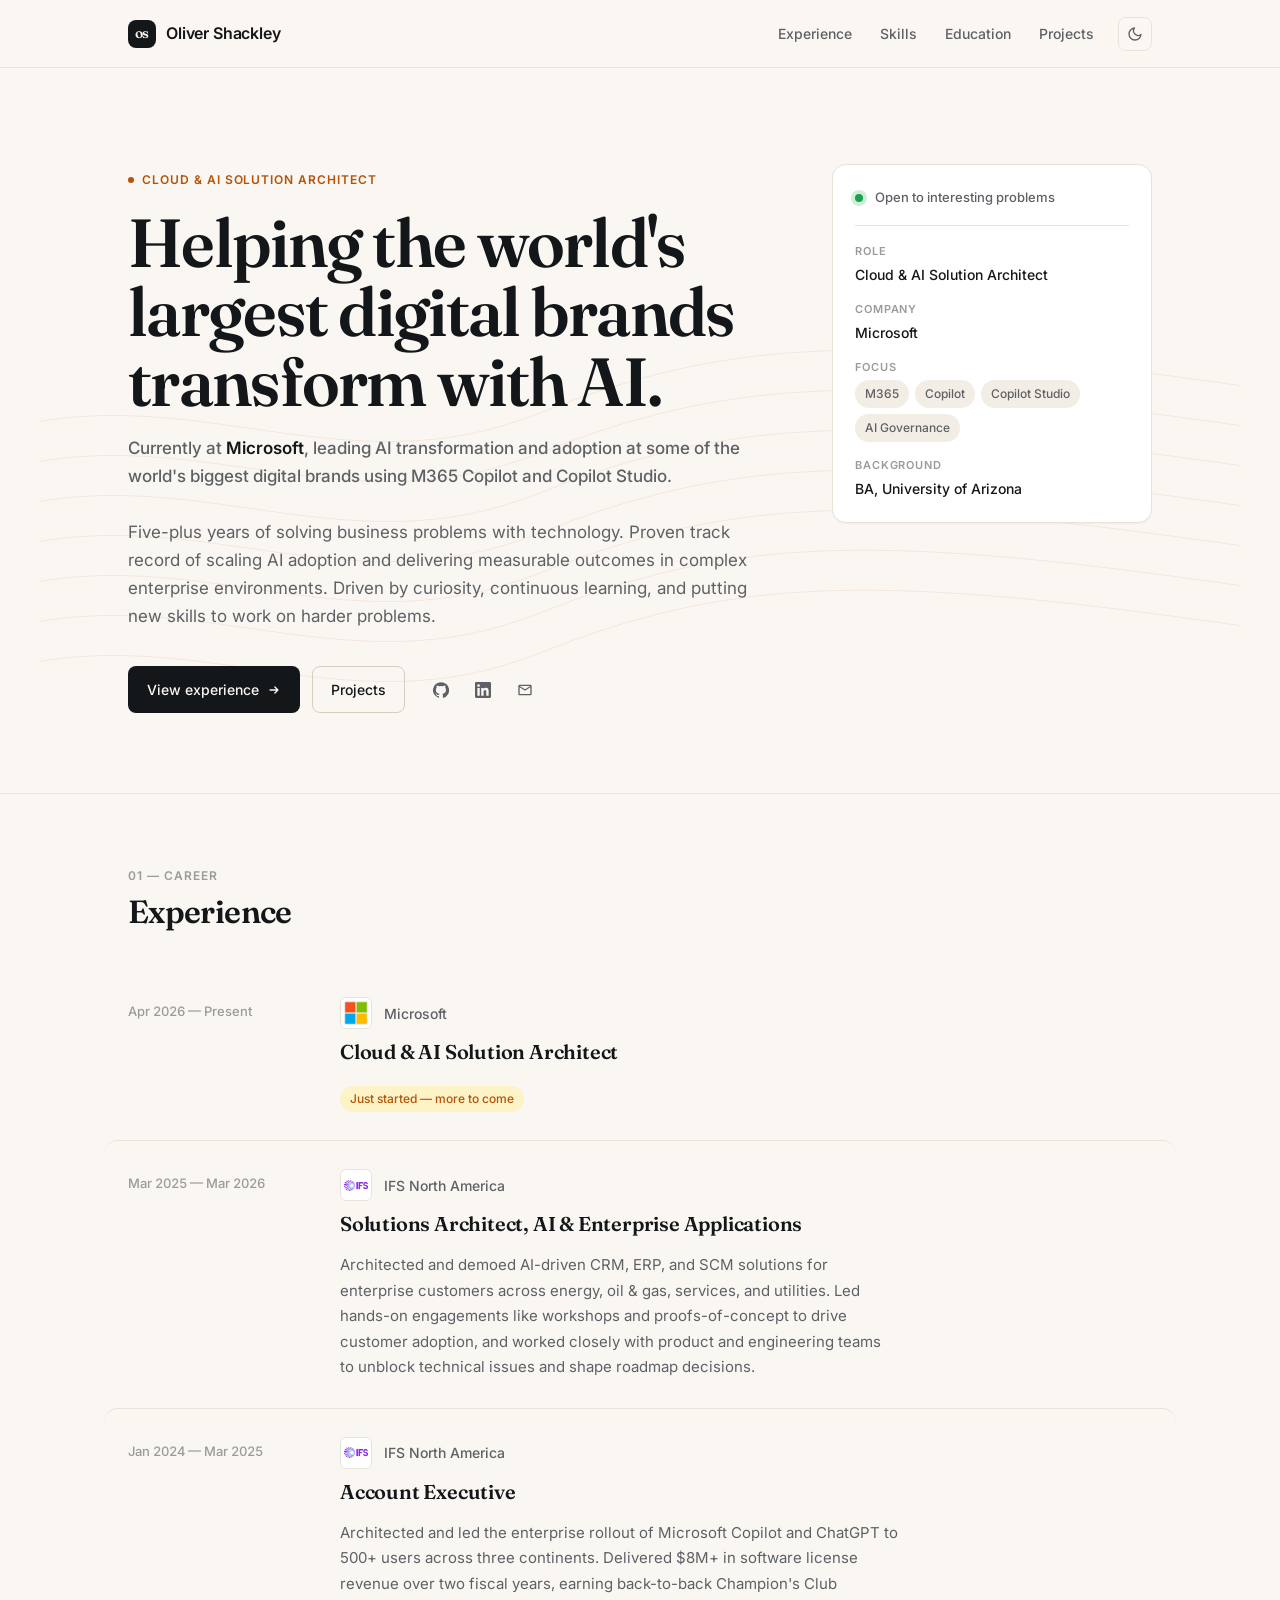
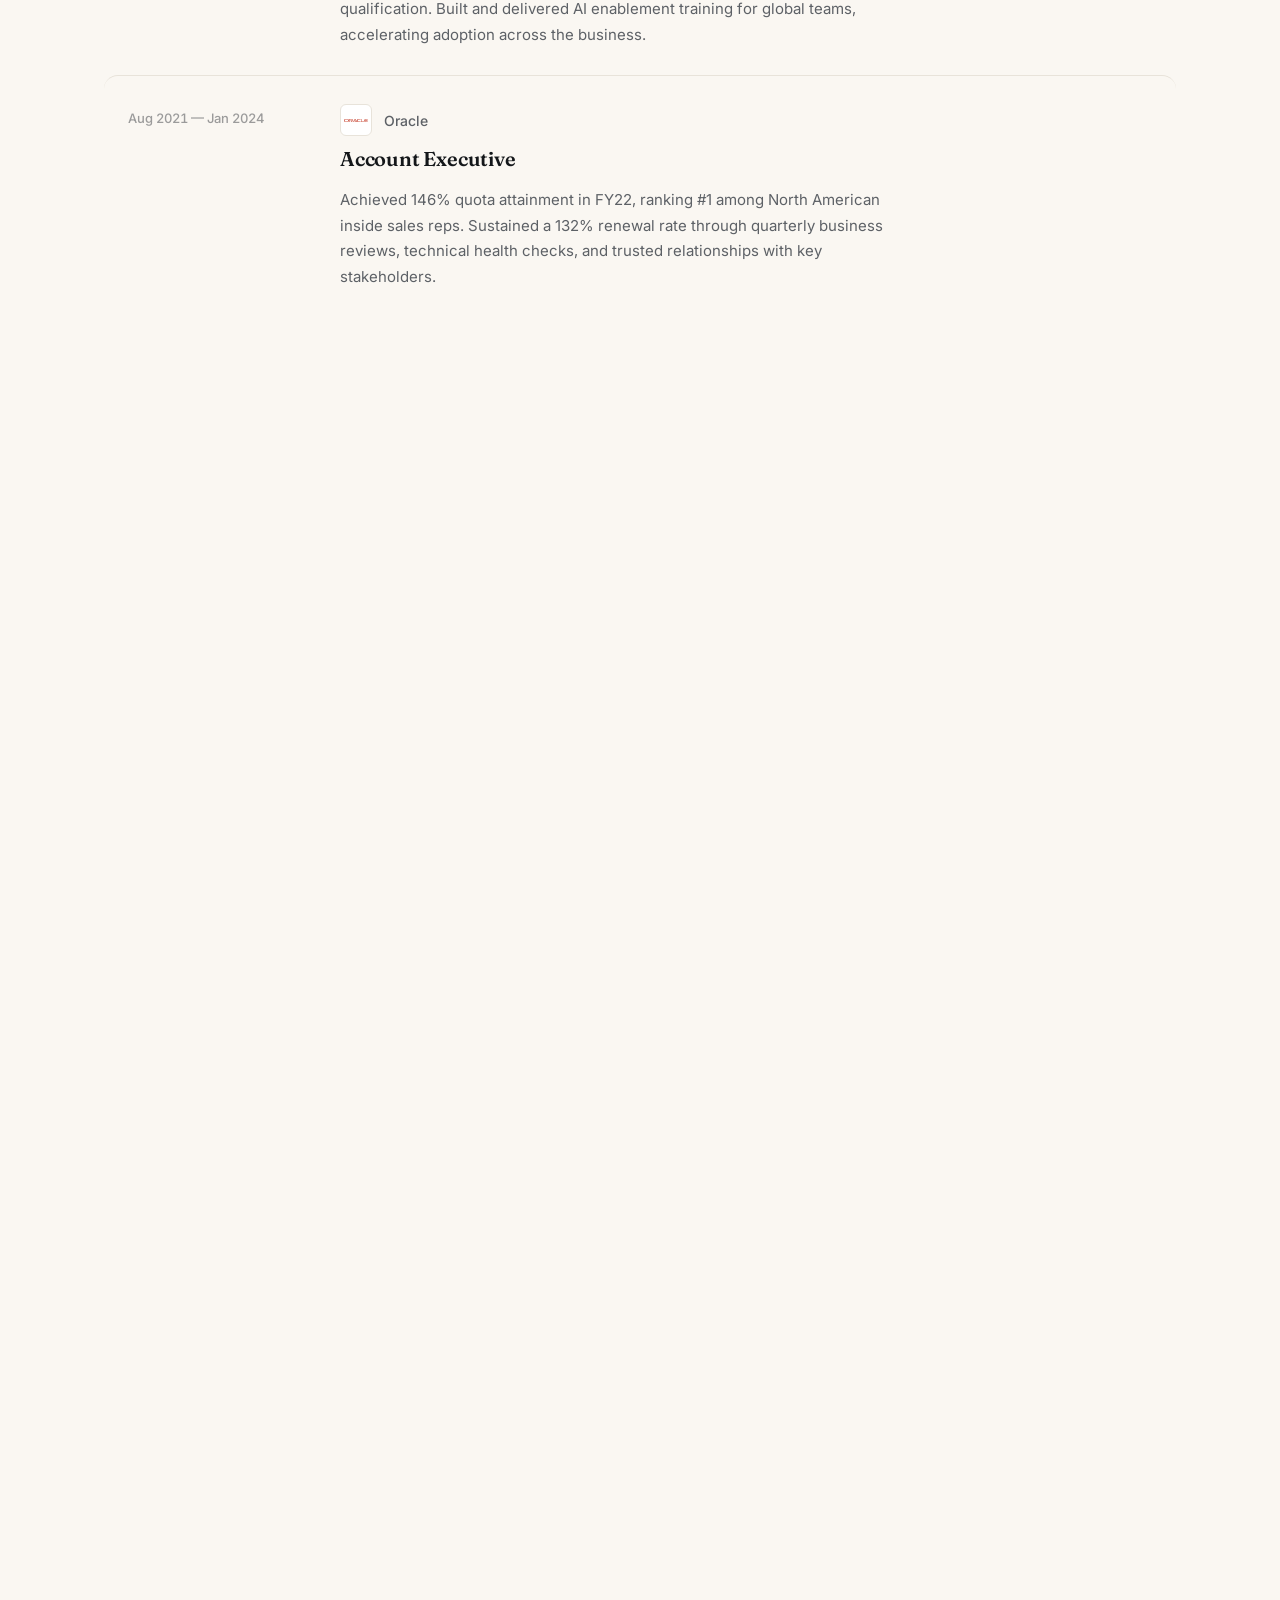
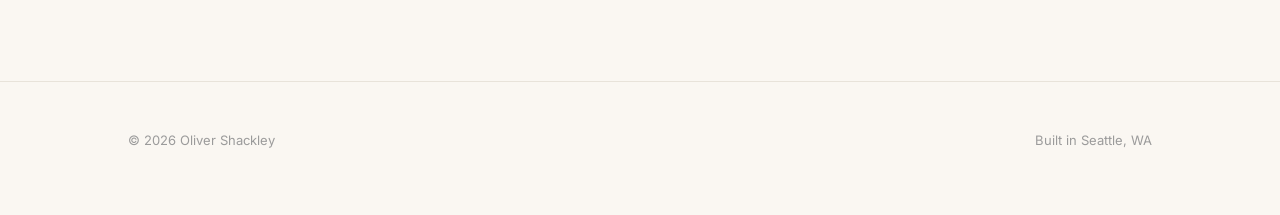
==== resume.html @ 7b150ab7 "Add Vim to personal toolkit chips Co-Authored-By: Claude Opus 4.7 (1M context) <noreply@anthropic.co" ====
<!DOCTYPE html>
<html lang="en">
<head>
    <meta charset="UTF-8">
    <meta name="viewport" content="width=device-width, initial-scale=1.0">
    <title>Oliver Shackley — Cloud & AI Solution Architect</title>
    <link rel="stylesheet" href="style.css">
    <link rel="preconnect" href="https://fonts.googleapis.com">
    <link rel="preconnect" href="https://fonts.gstatic.com" crossorigin>
    <link href="https://fonts.googleapis.com/css2?family=Inter:wght@400;500;600;700;800&family=Fraunces:opsz,wght@9..144,500;9..144,600&family=JetBrains+Mono:wght@400;500&display=swap" rel="stylesheet">
</head>
<body>

    <nav class="nav">
        <div class="nav-inner">
            <a href="#top" class="brand">
                <span class="brand-mark">os</span>
                <span>Oliver Shackley</span>
            </a>
            <div class="nav-links">
                <a href="#experience" class="nav-link scroll-link">Experience</a>
                <a href="#skills" class="nav-link scroll-link">Skills</a>
                <a href="#education" class="nav-link scroll-link">Education</a>
                <a href="projects/index.html" class="nav-link">Projects</a>
                <button class="theme-toggle" id="theme-toggle" aria-label="Toggle theme">
                    <svg id="icon-moon" viewBox="0 0 24 24" fill="none" stroke="currentColor" stroke-width="2" stroke-linecap="round" stroke-linejoin="round"><path d="M21 12.79A9 9 0 1 1 11.21 3 7 7 0 0 0 21 12.79z"/></svg>
                    <svg id="icon-sun" style="display:none" viewBox="0 0 24 24" fill="none" stroke="currentColor" stroke-width="2" stroke-linecap="round" stroke-linejoin="round"><circle cx="12" cy="12" r="4"/><path d="M12 2v2M12 20v2M4.93 4.93l1.41 1.41M17.66 17.66l1.41 1.41M2 12h2M20 12h2M4.93 19.07l1.41-1.41M17.66 6.34l1.41-1.41"/></svg>
                </button>
            </div>
        </div>
    </nav>

    <main id="top">

        <section class="hero">
            <div class="hero-bg" aria-hidden="true"></div>
            <div class="container">
                <div class="hero-grid">
                    <div>
                        <div class="eyebrow">Cloud &amp; AI Solution Architect</div>
                        <h1>Helping the world's largest digital brands transform with AI.</h1>
                        <p class="role">Currently at <strong>Microsoft</strong>, leading AI transformation and adoption at some of the world's biggest digital brands using M365 Copilot and Copilot Studio.</p>
                        <p class="bio">Five-plus years of solving business problems with technology. Proven track record of scaling AI adoption and delivering measurable outcomes in complex enterprise environments. Driven by curiosity, continuous learning, and putting new skills to work on harder problems.</p>
                        <div class="hero-actions">
                            <a href="#experience" class="btn btn-primary scroll-link">View experience
                                <svg width="14" height="14" viewBox="0 0 16 16" fill="none" stroke="currentColor" stroke-width="1.5" stroke-linecap="round" stroke-linejoin="round"><path d="M3.5 8h9M9 4.5L12.5 8 9 11.5"/></svg>
                            </a>
                            <a href="projects/index.html" class="btn btn-ghost">Projects</a>
                            <div class="social-row">
                                <a href="https://github.com/olivershackley1999" target="_blank" rel="noopener noreferrer" aria-label="GitHub" title="GitHub">
                                    <svg viewBox="0 0 24 24"><path d="M12 .3a12 12 0 0 0-3.8 23.4c.6.1.8-.3.8-.6v-2c-3.3.7-4-1.6-4-1.6-.5-1.4-1.3-1.7-1.3-1.7-1.1-.7.1-.7.1-.7 1.2.1 1.8 1.2 1.8 1.2 1 1.8 2.8 1.3 3.5 1 .1-.8.4-1.3.7-1.6-2.7-.3-5.5-1.3-5.5-6 0-1.3.5-2.4 1.2-3.2-.1-.3-.5-1.5.1-3.2 0 0 1-.3 3.3 1.2a11.5 11.5 0 0 1 6 0c2.3-1.5 3.3-1.2 3.3-1.2.7 1.7.2 2.9.1 3.2.8.8 1.2 1.9 1.2 3.2 0 4.6-2.8 5.7-5.5 6 .4.4.8 1.1.8 2.2v3.3c0 .3.2.7.8.6A12 12 0 0 0 12 .3"/></svg>
                                </a>
                                <a href="https://linkedin.com/in/olivershackley" target="_blank" rel="noopener noreferrer" aria-label="LinkedIn" title="LinkedIn">
                                    <svg viewBox="0 0 24 24"><path d="M20.45 20.45h-3.55v-5.57c0-1.33-.03-3.04-1.85-3.04-1.86 0-2.14 1.45-2.14 2.95v5.66H9.36V9h3.41v1.56h.05a3.74 3.74 0 0 1 3.37-1.85c3.6 0 4.27 2.37 4.27 5.45v6.29zM5.34 7.43a2.06 2.06 0 1 1 0-4.12 2.06 2.06 0 0 1 0 4.12zm1.78 13.02H3.56V9h3.56v11.45zM22.22 0H1.77C.79 0 0 .77 0 1.72v20.56C0 23.23.79 24 1.77 24h20.45c.98 0 1.78-.77 1.78-1.72V1.72C24 .77 23.2 0 22.22 0z"/></svg>
                                </a>
                                <a href="mailto:oliver_shackley@outlook.com" aria-label="Email" title="Email">
                                    <svg viewBox="0 0 24 24"><path d="M22 6c0-1.1-.9-2-2-2H4c-1.1 0-2 .9-2 2v12c0 1.1.9 2 2 2h16c1.1 0 2-.9 2-2V6zm-2 0l-8 5L4 6h16zm0 12H4V8l8 5 8-5v10z"/></svg>
                                </a>
                            </div>
                        </div>
                    </div>

                    <aside class="info-card">
                        <div class="info-card-header">
                            <span class="status-dot"></span>
                            <span>Open to interesting problems</span>
                        </div>
                        <dl>
                            <div>
                                <dt>Role</dt>
                                <dd>Cloud &amp; AI Solution Architect</dd>
                            </div>
                            <div>
                                <dt>Company</dt>
                                <dd>Microsoft</dd>
                            </div>
                            <div>
                                <dt>Focus</dt>
                                <dd>
                                    <div class="focus-tags">
                                        <span class="focus-tag">M365</span>
                                        <span class="focus-tag">Copilot</span>
                                        <span class="focus-tag">Copilot Studio</span>
                                        <span class="focus-tag">AI Governance</span>
                                    </div>
                                </dd>
                            </div>
                            <div>
                                <dt>Background</dt>
                                <dd>BA, University of Arizona</dd>
                            </div>
                        </dl>
                    </aside>
                </div>
            </div>
        </section>

        <section class="section fade-in-element" id="experience">
            <div class="container">
                <div class="section-header">
                    <div>
                        <div class="section-eyebrow">01 — Career</div>
                        <h2 class="section-title">Experience</h2>
                    </div>
                </div>

                <div class="experience-list">
                    <article class="experience-item">
                        <div class="exp-period">Apr 2026 — Present</div>
                        <div class="exp-body">
                            <div class="exp-company-row">
                                <img class="exp-logo" src="assets/images/logos/Microsoft_logo.png" alt="Microsoft">
                                <span class="exp-company">Microsoft</span>
                            </div>
                            <h3 class="exp-role">Cloud &amp; AI Solution Architect</h3>
                            <span class="exp-current-pill">Just started — more to come</span>
                        </div>
                    </article>

                    <article class="experience-item">
                        <div class="exp-period">Mar 2025 — Mar 2026</div>
                        <div class="exp-body">
                            <div class="exp-company-row">
                                <img class="exp-logo" src="assets/images/logos/IFS_logo_2021.png" alt="IFS">
                                <span class="exp-company">IFS North America</span>
                            </div>
                            <h3 class="exp-role">Solutions Architect, AI &amp; Enterprise Applications</h3>
                            <p class="exp-prose">Architected and demoed AI-driven CRM, ERP, and SCM solutions for enterprise customers across energy, oil &amp; gas, services, and utilities. Led hands-on engagements like workshops and proofs-of-concept to drive customer adoption, and worked closely with product and engineering teams to unblock technical issues and shape roadmap decisions.</p>
                        </div>
                    </article>

                    <article class="experience-item">
                        <div class="exp-period">Jan 2024 — Mar 2025</div>
                        <div class="exp-body">
                            <div class="exp-company-row">
                                <img class="exp-logo" src="assets/images/logos/IFS_logo_2021.png" alt="IFS">
                                <span class="exp-company">IFS North America</span>
                            </div>
                            <h3 class="exp-role">Account Executive</h3>
                            <p class="exp-prose">Architected and led the enterprise rollout of Microsoft Copilot and ChatGPT to 500+ users across three continents. Delivered $8M+ in software license revenue over two fiscal years, earning back-to-back Champion's Club qualification. Built and delivered AI enablement training for global teams, accelerating adoption across the business.</p>
                        </div>
                    </article>

                    <article class="experience-item">
                        <div class="exp-period">Aug 2021 — Jan 2024</div>
                        <div class="exp-body">
                            <div class="exp-company-row">
                                <img class="exp-logo" src="assets/images/logos/Oracle_logo.svg.png" alt="Oracle">
                                <span class="exp-company">Oracle</span>
                            </div>
                            <h3 class="exp-role">Account Executive</h3>
                            <p class="exp-prose">Achieved 146% quota attainment in FY22, ranking #1 among North American inside sales reps. Sustained a 132% renewal rate through quarterly business reviews, technical health checks, and trusted relationships with key stakeholders.</p>
                        </div>
                    </article>
                </div>
            </div>
        </section>

        <section class="section fade-in-element" id="skills">
            <div class="container">
                <div class="section-header">
                    <div>
                        <div class="section-eyebrow">02 — Toolkit</div>
                        <h2 class="section-title">Skills</h2>
                    </div>
                </div>

                <div class="skills-grid">
                    <div class="skill-card">
                        <div class="skill-label">At work</div>
                        <h3 class="skill-card-title">Professional skills</h3>
                        <p class="skill-card-desc">Helping customers adopt and deploy Microsoft's AI solutions.</p>
                        <div class="skill-chips">
                            <span class="chip">M365</span>
                            <span class="chip">Microsoft Copilot</span>
                            <span class="chip">Copilot Studio</span>
                        </div>
                    </div>
                    <div class="skill-card">
                        <div class="skill-label">Daily / Tinkering</div>
                        <h3 class="skill-card-title">Personal toolkit</h3>
                        <p class="skill-card-desc">What I reach for daily, plus the tools I pull out for side projects and weekend tinkering.</p>
                        <div class="skill-chips">
                            <span class="chip">Azure</span>
                            <span class="chip">Claude Code</span>
                            <span class="chip">Git</span>
                            <span class="chip">Zsh</span>
                            <span class="chip">Vim</span>
                            <span class="chip">SSH</span>
                            <span class="chip">Docker</span>
                            <span class="chip">Anki</span>
                            <span class="chip">Syncthing</span>
                        </div>
                    </div>
                </div>
            </div>
        </section>

        <section class="section fade-in-element" id="education">
            <div class="container">
                <div class="section-header">
                    <div>
                        <div class="section-eyebrow">03 — Foundations</div>
                        <h2 class="section-title">Education &amp; Certifications</h2>
                    </div>
                </div>

                <div class="edu-stack">
                    <div class="edu-primary">
                        <div class="edu-primary-header">
                            <img src="assets/images/Arizona_Wildcats_logo.svg.png" alt="University of Arizona">
                            <div>
                                <div class="edu-name">University of Arizona</div>
                                <div class="edu-degree">Bachelor of Arts · 2017 – 2021</div>
                            </div>
                        </div>
                        <ul class="edu-list">
                            <li>Phi Beta Kappa</li>
                            <li>Bobcats Senior Honorary</li>
                            <li>Sigma Chi Fraternity</li>
                        </ul>
                    </div>

                    <div>
                        <div class="edu-secondary-label">Certifications</div>
                        <div class="cert-list">
                            <div class="cert-item">
                                <img src="assets/images/logos/Microsoft_logo.png" alt="Microsoft">
                                <div class="cert-item-text">
                                    <div class="cert-item-name">AZ-900: Azure Fundamentals</div>
                                    <div class="cert-item-issuer">Microsoft</div>
                                </div>
                            </div>
                            <div class="cert-item">
                                <img src="assets/images/logos/Microsoft_logo.png" alt="Microsoft">
                                <div class="cert-item-text">
                                    <div class="cert-item-name">AI-900: Azure AI Fundamentals</div>
                                    <div class="cert-item-issuer">Microsoft</div>
                                </div>
                            </div>
                            <div class="cert-item">
                                <img src="assets/images/logos/Microsoft_logo.png" alt="Microsoft">
                                <div class="cert-item-text">
                                    <div class="cert-item-name">AB-731: AI Transformation Leader</div>
                                    <div class="cert-item-issuer">Microsoft</div>
                                </div>
                            </div>
                        </div>
                    </div>
                </div>
            </div>
        </section>

    </main>

    <footer class="site-footer">
        <div class="container">
            <div class="footer-inner">
                <div>© 2026 Oliver Shackley</div>
                <div>Built in Seattle, WA</div>
            </div>
        </div>
    </footer>

    <script src="app.js"></script>
</body>
</html>
---- style.css ----
/* ==========================================================================
   Design tokens
   ========================================================================== */
:root {
    --bg: #faf7f2;
    --surface: #ffffff;
    --surface-2: #f3eee5;
    --text: #14171a;
    --text-muted: #5d6166;
    --text-subtle: #9b9b9b;
    --border: #e8e3da;
    --border-strong: #d6cfc1;
    --accent: #b45309;
    --accent-soft: #fef3c7;
    --hover-bg: #f3eee5;
    --shadow-sm: 0 1px 2px rgba(20, 23, 26, 0.04);
    --shadow-md: 0 8px 24px -12px rgba(20, 23, 26, 0.12);
    --radius-sm: 8px;
    --radius-md: 14px;
    --radius-lg: 20px;
    --font-sans: 'Inter', -apple-system, BlinkMacSystemFont, 'Segoe UI', sans-serif;
    --font-display: 'Fraunces', Georgia, serif;
    --font-mono: 'JetBrains Mono', ui-monospace, SFMono-Regular, Menlo, monospace;
    --max-w: 1080px;
    --article-w: 720px;
}

body.dark-mode {
    --bg: #0e0f11;
    --surface: #16181a;
    --surface-2: #1c1e21;
    --text: #ededed;
    --text-muted: #a3a3a3;
    --text-subtle: #6b6b6b;
    --border: #26282b;
    --border-strong: #3a3d40;
    --accent: #f59e0b;
    --accent-soft: #2a1f0a;
    --hover-bg: #1c1e21;
    --shadow-sm: 0 1px 2px rgba(0, 0, 0, 0.3);
    --shadow-md: 0 8px 24px -12px rgba(0, 0, 0, 0.6);
}

/* ==========================================================================
   Base
   ========================================================================== */
* { margin: 0; padding: 0; box-sizing: border-box; }
html { scroll-behavior: smooth; }
body {
    font-family: var(--font-sans);
    background: var(--bg);
    color: var(--text);
    line-height: 1.65;
    font-size: 16px;
    -webkit-font-smoothing: antialiased;
    -moz-osx-font-smoothing: grayscale;
    transition: background-color 0.25s ease, color 0.25s ease;
}
a { color: inherit; text-decoration: none; }

.fade-in-element {
    opacity: 0;
    transform: translateY(12px);
    transition: opacity 0.5s ease, transform 0.5s ease;
}
.fade-in-element.fade-in-visible {
    opacity: 1;
    transform: translateY(0);
}

/* ==========================================================================
   Nav
   ========================================================================== */
.nav {
    position: sticky;
    top: 0;
    z-index: 50;
    backdrop-filter: saturate(180%) blur(12px);
    -webkit-backdrop-filter: saturate(180%) blur(12px);
    background: color-mix(in srgb, var(--bg) 78%, transparent);
    border-bottom: 1px solid var(--border);
}
.nav-inner {
    max-width: var(--max-w);
    margin: 0 auto;
    padding: 14px 28px;
    display: flex;
    align-items: center;
    justify-content: space-between;
    gap: 24px;
}
.brand {
    display: flex;
    align-items: center;
    gap: 10px;
    font-weight: 600;
    letter-spacing: -0.01em;
}
.brand-mark {
    width: 28px; height: 28px;
    border-radius: 8px;
    background: var(--text);
    color: var(--bg);
    display: grid;
    place-items: center;
    font-family: var(--font-display);
    font-weight: 600;
    font-size: 14px;
    letter-spacing: -0.04em;
}
.nav-links {
    display: flex;
    align-items: center;
    gap: 4px;
}
.nav-link {
    padding: 8px 12px;
    font-size: 14px;
    font-weight: 500;
    color: var(--text-muted);
    border-radius: var(--radius-sm);
    transition: color 0.15s ease, background-color 0.15s ease;
}
.nav-link:hover { color: var(--text); background: var(--hover-bg); }
.nav-link.active { color: var(--text); }
.theme-toggle {
    background: none;
    border: 1px solid var(--border);
    color: var(--text-muted);
    width: 34px; height: 34px;
    border-radius: var(--radius-sm);
    cursor: pointer;
    display: grid;
    place-items: center;
    transition: color 0.15s ease, border-color 0.15s ease;
    margin-left: 8px;
}
.theme-toggle:hover { color: var(--text); border-color: var(--border-strong); }
.theme-toggle svg { width: 16px; height: 16px; }

/* ==========================================================================
   Layout
   ========================================================================== */
.container {
    max-width: var(--max-w);
    margin: 0 auto;
    padding: 0 28px;
}
.article-wrap {
    max-width: var(--article-w);
    margin: 0 auto;
}

/* ==========================================================================
   Buttons + small UI
   ========================================================================== */
.btn {
    display: inline-flex;
    align-items: center;
    gap: 8px;
    padding: 11px 18px;
    font-size: 14px;
    font-weight: 500;
    border-radius: var(--radius-sm);
    transition: opacity 0.15s ease, background 0.15s ease, border-color 0.15s ease;
    cursor: pointer;
    border: 1px solid transparent;
}
.btn-primary { background: var(--text); color: var(--bg); }
.btn-primary:hover { opacity: 0.85; }
.btn-ghost { background: transparent; color: var(--text); border-color: var(--border-strong); }
.btn-ghost:hover { background: var(--hover-bg); }

.eyebrow {
    display: inline-flex;
    align-items: center;
    gap: 8px;
    font-size: 12px;
    font-weight: 600;
    letter-spacing: 0.08em;
    text-transform: uppercase;
    color: var(--accent);
    margin-bottom: 18px;
}
.eyebrow::before {
    content: "";
    display: inline-block;
    width: 6px; height: 6px;
    border-radius: 50%;
    background: var(--accent);
}
.section-eyebrow {
    font-size: 12px;
    font-weight: 600;
    letter-spacing: 0.08em;
    text-transform: uppercase;
    color: var(--text-subtle);
}

/* ==========================================================================
   Resume hero
   ========================================================================== */
.hero {
    position: relative;
    padding: 96px 0 80px;
    overflow: hidden;
}
.hero-bg {
    position: absolute;
    inset: 0;
    pointer-events: none;
    z-index: 0;
    background-image: url("data:image/svg+xml;utf8,<svg xmlns='http://www.w3.org/2000/svg' viewBox='0 0 1200 600' fill='none' stroke='%23b45309' stroke-opacity='0.09' stroke-width='1'><path d='M-50 480 C 150 420 300 540 500 460 S 850 380 1250 440'/><path d='M-50 440 C 150 380 300 500 500 420 S 850 340 1250 400'/><path d='M-50 400 C 150 340 300 460 500 380 S 850 300 1250 360'/><path d='M-50 360 C 150 300 300 420 500 340 S 850 260 1250 320'/><path d='M-50 320 C 150 260 300 380 500 300 S 850 220 1250 280'/><path d='M-50 280 C 150 220 300 340 500 260 S 850 180 1250 240'/><path d='M-50 240 C 150 180 300 300 500 220 S 850 140 1250 200'/></svg>");
    background-size: 1200px auto;
    background-position: center bottom;
    background-repeat: no-repeat;
    mask-image: linear-gradient(to bottom, transparent 0%, black 30%, black 100%);
    -webkit-mask-image: linear-gradient(to bottom, transparent 0%, black 30%, black 100%);
}
.hero-grid {
    position: relative;
    z-index: 1;
    display: grid;
    grid-template-columns: 1fr 320px;
    gap: 56px;
    align-items: start;
}
.hero h1 {
    font-family: var(--font-display);
    font-weight: 600;
    font-size: clamp(40px, 6vw, 68px);
    line-height: 1.02;
    letter-spacing: -0.025em;
    margin-bottom: 18px;
}
.hero .role {
    font-size: 17px;
    color: var(--text-muted);
    margin-bottom: 28px;
    font-weight: 500;
}
.hero .role strong { color: var(--text); font-weight: 600; }
.hero .bio {
    font-size: 17px;
    color: var(--text-muted);
    max-width: 60ch;
    margin-bottom: 36px;
}
.hero-actions {
    display: flex;
    gap: 12px;
    flex-wrap: wrap;
    align-items: center;
}
.social-row {
    display: flex;
    gap: 6px;
    margin-left: 6px;
}
.social-row a {
    width: 36px; height: 36px;
    display: grid;
    place-items: center;
    color: var(--text-muted);
    border-radius: var(--radius-sm);
    transition: color 0.15s ease, background 0.15s ease;
}
.social-row a:hover { color: var(--text); background: var(--hover-bg); }
.social-row svg { width: 16px; height: 16px; fill: currentColor; }

.info-card {
    background: var(--surface);
    border: 1px solid var(--border);
    border-radius: var(--radius-md);
    padding: 22px;
    box-shadow: var(--shadow-sm);
}
.info-card-header {
    display: flex;
    align-items: center;
    gap: 12px;
    padding-bottom: 16px;
    margin-bottom: 16px;
    border-bottom: 1px solid var(--border);
}
.status-dot {
    width: 8px; height: 8px;
    border-radius: 50%;
    background: #16a34a;
    box-shadow: 0 0 0 4px color-mix(in srgb, #16a34a 20%, transparent);
}
.info-card-header span {
    font-size: 13px;
    font-weight: 500;
    color: var(--text-muted);
}
.info-card dl { display: grid; gap: 14px; }
.info-card dt {
    font-size: 11px;
    font-weight: 600;
    text-transform: uppercase;
    letter-spacing: 0.08em;
    color: var(--text-subtle);
    margin-bottom: 3px;
}
.info-card dd {
    font-size: 14px;
    color: var(--text);
    font-weight: 500;
}
.focus-tags {
    display: flex;
    flex-wrap: wrap;
    gap: 6px;
    margin-top: 4px;
}
.focus-tag {
    font-size: 12px;
    font-weight: 500;
    padding: 4px 10px;
    background: var(--surface-2);
    color: var(--text-muted);
    border-radius: 999px;
}

/* ==========================================================================
   Resume sections
   ========================================================================== */
section.section {
    padding: 72px 0;
    border-top: 1px solid var(--border);
}
.section-header {
    display: flex;
    align-items: baseline;
    justify-content: space-between;
    margin-bottom: 40px;
    gap: 24px;
}
.section-title {
    font-family: var(--font-display);
    font-weight: 600;
    font-size: 32px;
    letter-spacing: -0.02em;
    line-height: 1.1;
    margin-top: 8px;
}

.experience-list { display: flex; flex-direction: column; }
.experience-item {
    position: relative;
    display: grid;
    grid-template-columns: 180px 1fr;
    gap: 32px;
    padding: 28px 24px;
    margin: 0 -24px;
    border-radius: var(--radius-md);
    transition: background-color 0.2s ease;
}
.experience-item:hover { background: var(--hover-bg); }
.experience-item + .experience-item { border-top: 1px solid var(--border); }
.experience-item:hover + .experience-item,
.experience-item:hover { border-top-color: transparent; }
.exp-period {
    font-size: 13px;
    color: var(--text-subtle);
    font-variant-numeric: tabular-nums;
    font-weight: 500;
    padding-top: 4px;
}
.exp-body { min-width: 0; }
.exp-company-row {
    display: flex;
    align-items: center;
    gap: 12px;
    margin-bottom: 6px;
}
.exp-logo {
    width: 32px; height: 32px;
    border-radius: 6px;
    object-fit: contain;
    background: var(--surface);
    border: 1px solid var(--border);
    padding: 3px;
}
body.dark-mode .exp-logo { background: #fff; }
.exp-company { font-size: 14px; color: var(--text-muted); font-weight: 500; }
.exp-role {
    font-family: var(--font-display);
    font-weight: 600;
    font-size: 20px;
    letter-spacing: -0.01em;
    margin-bottom: 12px;
    color: var(--text);
}
.exp-prose {
    font-size: 15px;
    color: var(--text-muted);
    line-height: 1.7;
    max-width: 62ch;
}
.exp-current-pill {
    display: inline-block;
    margin-top: 6px;
    padding: 3px 10px;
    font-size: 12px;
    font-weight: 500;
    color: var(--accent);
    background: var(--accent-soft);
    border-radius: 999px;
}

.skills-grid {
    display: grid;
    grid-template-columns: repeat(2, 1fr);
    gap: 20px;
}
.skill-card {
    background: var(--surface);
    border: 1px solid var(--border);
    border-radius: var(--radius-md);
    padding: 28px;
    transition: border-color 0.15s ease;
    display: flex;
    flex-direction: column;
}
.skill-card:hover { border-color: var(--border-strong); }
.skill-label {
    font-size: 12px;
    font-weight: 600;
    text-transform: uppercase;
    letter-spacing: 0.08em;
    color: var(--accent);
    margin-bottom: 10px;
}
.skill-card-title {
    font-family: var(--font-display);
    font-size: 22px;
    font-weight: 600;
    letter-spacing: -0.01em;
    line-height: 1.15;
    margin-bottom: 8px;
}
.skill-card-desc {
    font-size: 14px;
    color: var(--text-muted);
    margin-bottom: 20px;
    line-height: 1.55;
}
.skill-chips {
    display: flex;
    flex-wrap: wrap;
    gap: 6px;
    margin-top: auto;
}
.chip {
    font-size: 13px;
    font-weight: 500;
    padding: 5px 11px;
    background: var(--surface-2);
    color: var(--text);
    border-radius: 999px;
}
.chip.in-progress {
    background: transparent;
    border: 1px dashed var(--border-strong);
    color: var(--text-muted);
}

.edu-stack {
    display: flex;
    flex-direction: column;
    gap: 36px;
}
.edu-primary {
    background: var(--surface);
    border: 1px solid var(--border);
    border-radius: var(--radius-lg);
    padding: 36px;
    transition: border-color 0.15s ease;
}
.edu-primary:hover { border-color: var(--border-strong); }
.edu-primary-header {
    display: flex;
    align-items: center;
    gap: 18px;
    margin-bottom: 20px;
    padding-bottom: 22px;
    border-bottom: 1px solid var(--border);
}
.edu-primary-header img {
    width: 56px; height: 56px;
    object-fit: contain;
}
.edu-name {
    font-family: var(--font-display);
    font-size: 26px;
    font-weight: 600;
    letter-spacing: -0.015em;
    line-height: 1.15;
    margin-bottom: 4px;
}
.edu-degree { font-size: 15px; color: var(--text-muted); }
.edu-list {
    list-style: none;
    display: grid;
    grid-template-columns: repeat(3, 1fr);
    gap: 10px 24px;
}
.edu-list li {
    font-size: 14px;
    color: var(--text-muted);
    position: relative;
    padding-left: 16px;
}
.edu-list li::before {
    content: "";
    position: absolute;
    left: 0; top: 9px;
    width: 5px; height: 5px;
    border-radius: 50%;
    background: var(--accent);
    opacity: 0.6;
}
.edu-secondary-label {
    font-size: 11px;
    font-weight: 600;
    text-transform: uppercase;
    letter-spacing: 0.1em;
    color: var(--text-subtle);
    margin-bottom: 14px;
    display: flex;
    align-items: center;
    gap: 14px;
}
.edu-secondary-label::after {
    content: "";
    flex: 1;
    height: 1px;
    background: var(--border);
}
.cert-list { display: flex; flex-direction: column; gap: 10px; }
.cert-item {
    display: flex;
    align-items: center;
    gap: 16px;
    padding: 14px 18px;
    background: var(--surface);
    border: 1px solid var(--border);
    border-radius: var(--radius-md);
    transition: border-color 0.15s ease;
}
.cert-item:hover { border-color: var(--border-strong); }
.cert-item img { width: 28px; height: 28px; object-fit: contain; flex-shrink: 0; }
.cert-item-text {
    display: flex;
    flex-direction: column;
    gap: 1px;
    min-width: 0;
    flex: 1;
}
.cert-item-name { font-size: 15px; font-weight: 600; letter-spacing: -0.005em; }
.cert-item-issuer { font-size: 13px; color: var(--text-muted); }

/* ==========================================================================
   Projects index
   ========================================================================== */
.hero.hero-compact { padding: 80px 0 56px; }
.hero-compact .hero-grid {
    grid-template-columns: 1fr auto;
    gap: 48px;
    align-items: end;
}
.hero p.lead {
    font-size: 17px;
    color: var(--text-muted);
    max-width: 56ch;
}
.github-button {
    display: inline-flex;
    align-items: center;
    gap: 8px;
    padding: 11px 16px;
    font-size: 14px;
    font-weight: 500;
    color: var(--text);
    background: var(--surface);
    border: 1px solid var(--border-strong);
    border-radius: var(--radius-sm);
    transition: background 0.15s ease, border-color 0.15s ease;
    white-space: nowrap;
}
.github-button:hover { background: var(--hover-bg); border-color: var(--text-muted); }
.github-button svg { width: 16px; height: 16px; fill: currentColor; }
.github-button .arrow {
    opacity: 0.5;
    transition: transform 0.15s ease, opacity 0.15s ease;
    fill: none;
    stroke: currentColor;
    stroke-width: 1.5;
}
.github-button:hover .arrow { opacity: 1; transform: translateX(2px); }

.projects-section {
    padding: 16px 0 96px;
    border-top: 1px solid var(--border);
    margin-top: 24px;
}
.projects-section .container { padding-top: 56px; }
.projects-meta {
    display: flex;
    align-items: baseline;
    justify-content: space-between;
    gap: 24px;
    margin-bottom: 32px;
}
.project-count {
    font-size: 13px;
    color: var(--text-subtle);
    font-variant-numeric: tabular-nums;
}
.projects-grid {
    display: grid;
    grid-template-columns: repeat(2, 1fr);
    gap: 18px;
}
.project-card {
    position: relative;
    display: flex;
    flex-direction: column;
    background: var(--surface);
    border: 1px solid var(--border);
    border-radius: var(--radius-md);
    padding: 26px 26px 22px;
    transition: border-color 0.2s ease, transform 0.2s ease, box-shadow 0.2s ease;
    min-height: 200px;
}
.project-card:hover {
    border-color: var(--border-strong);
    transform: translateY(-2px);
    box-shadow: var(--shadow-md);
}
.project-card-tags {
    display: flex;
    flex-wrap: wrap;
    gap: 6px;
    margin-bottom: 14px;
}
.project-tag {
    font-size: 11px;
    font-weight: 600;
    letter-spacing: 0.04em;
    text-transform: uppercase;
    padding: 3px 9px;
    background: var(--surface-2);
    color: var(--text-muted);
    border-radius: 999px;
}
.project-card-title {
    font-family: var(--font-display);
    font-weight: 600;
    font-size: 20px;
    letter-spacing: -0.015em;
    line-height: 1.25;
    margin-bottom: 8px;
    color: var(--text);
}
.project-card-desc {
    font-size: 14.5px;
    color: var(--text-muted);
    line-height: 1.6;
    margin-bottom: 18px;
    flex: 1;
}
.project-card-cta {
    display: inline-flex;
    align-items: center;
    gap: 6px;
    font-size: 13px;
    font-weight: 500;
    color: var(--accent);
    margin-top: auto;
}
.project-card-cta svg {
    width: 14px; height: 14px;
    transition: transform 0.2s ease;
}
.project-card:hover .project-card-cta svg { transform: translateX(3px); }

/* ==========================================================================
   Project case study
   ========================================================================== */
.back-link {
    display: inline-flex;
    align-items: center;
    gap: 6px;
    font-size: 13px;
    font-weight: 500;
    color: var(--text-muted);
    margin: 32px 0 24px;
    transition: color 0.15s ease;
}
.back-link:hover { color: var(--accent); }
.back-link svg {
    width: 14px; height: 14px;
    transition: transform 0.15s ease;
}
.back-link:hover svg { transform: translateX(-3px); }

.article-header {
    padding-bottom: 36px;
    border-bottom: 1px solid var(--border);
    margin-bottom: 48px;
}
.article-header h1 {
    font-family: var(--font-display);
    font-weight: 600;
    font-size: clamp(32px, 4.5vw, 44px);
    line-height: 1.12;
    letter-spacing: -0.02em;
    margin-bottom: 18px;
}
.kicker {
    font-size: 18px;
    color: var(--text-muted);
    line-height: 1.55;
    margin-bottom: 28px;
    max-width: 60ch;
}
.article-meta {
    display: flex;
    align-items: center;
    justify-content: space-between;
    gap: 18px;
    flex-wrap: wrap;
}
.tag-row {
    display: flex;
    flex-wrap: wrap;
    gap: 6px;
}
.github-link {
    display: inline-flex;
    align-items: center;
    gap: 8px;
    padding: 9px 14px;
    font-size: 13px;
    font-weight: 500;
    color: var(--text);
    background: var(--surface);
    border: 1px solid var(--border-strong);
    border-radius: var(--radius-sm);
    transition: background 0.15s ease, border-color 0.15s ease;
    white-space: nowrap;
}
.github-link:hover { background: var(--hover-bg); border-color: var(--text-muted); }
.github-link svg { width: 14px; height: 14px; fill: currentColor; }
.github-link .arrow {
    opacity: 0.5;
    transition: transform 0.15s ease, opacity 0.15s ease;
    fill: none;
    stroke: currentColor;
    stroke-width: 1.5;
}
.github-link:hover .arrow { opacity: 1; transform: translateX(2px); }

.article-body { font-size: 17px; line-height: 1.75; color: var(--text); }
.article-body p { color: var(--text-muted); margin-bottom: 22px; }
.article-body p strong { color: var(--text); font-weight: 600; }
.article-body h2 {
    font-family: var(--font-display);
    font-weight: 600;
    font-size: 26px;
    letter-spacing: -0.015em;
    line-height: 1.2;
    color: var(--text);
    margin: 48px 0 18px;
}
.article-body h2:first-child { margin-top: 0; }
.article-body ul {
    list-style: none;
    margin: 0 0 24px;
    padding: 0;
    display: flex;
    flex-direction: column;
    gap: 10px;
}
.article-body ul li {
    position: relative;
    padding-left: 22px;
    color: var(--text-muted);
    line-height: 1.7;
}
.article-body ul li::before {
    content: "";
    position: absolute;
    left: 0; top: 13px;
    width: 8px; height: 1px;
    background: var(--accent);
    opacity: 0.7;
}
.article-body ul li strong { color: var(--text); font-weight: 600; }
.article-body a {
    color: var(--accent);
    text-decoration: underline;
    text-decoration-thickness: 1px;
    text-underline-offset: 3px;
    text-decoration-color: color-mix(in srgb, var(--accent) 40%, transparent);
    transition: text-decoration-color 0.15s ease;
}
.article-body a:hover { text-decoration-color: var(--accent); }
.article-body code {
    font-family: var(--font-mono);
    font-size: 0.88em;
    padding: 2px 6px;
    background: var(--surface-2);
    border-radius: 5px;
    color: var(--text);
}
.article-body figure {
    margin: 32px 0;
    text-align: center;
}
.article-body figure img,
.article-body figure video {
    max-width: 100%;
    height: auto;
    border-radius: var(--radius-md);
    border: 1px solid var(--border);
    background: var(--surface);
}
.article-body figcaption {
    font-size: 13px;
    color: var(--text-subtle);
    margin-top: 10px;
}
.disclaimer {
    display: flex;
    align-items: flex-start;
    gap: 12px;
    padding: 14px 18px;
    background: var(--surface-2);
    border: 1px solid var(--border);
    border-radius: var(--radius-sm);
    margin-bottom: 36px;
    font-size: 14px;
    color: var(--text-muted);
    line-height: 1.55;
}
.disclaimer svg {
    width: 18px;
    height: 18px;
    flex-shrink: 0;
    color: var(--accent);
    margin-top: 2px;
}
.disclaimer strong { color: var(--text); font-weight: 600; }

.stack-card {
    background: var(--surface);
    border: 1px solid var(--border);
    border-radius: var(--radius-md);
    padding: 24px 28px;
    margin: 32px 0 0;
}
.stack-card h2 { margin-top: 0 !important; margin-bottom: 14px !important; font-size: 18px !important; }
.stack-card ul { margin-bottom: 0; }

.article-footer {
    margin-top: 64px;
    padding-top: 32px;
    border-top: 1px solid var(--border);
    display: flex;
    align-items: center;
    justify-content: space-between;
    gap: 18px;
    flex-wrap: wrap;
}
.article-footer .back-link { margin: 0; }

/* ==========================================================================
   ML Inference page
   ========================================================================== */
.inference-wrap {
    background: var(--surface);
    border: 1px solid var(--border);
    border-radius: var(--radius-lg);
    padding: 32px;
    margin-bottom: 32px;
}
.inference-placeholder {
    text-align: center;
    padding: 60px 0;
    color: var(--text-subtle);
    font-size: 15px;
}
.inference-results {
    display: grid;
    grid-template-columns: 1fr 1fr;
    gap: 32px;
    align-items: start;
}
.selected-image-container {
    background: var(--surface-2);
    border-radius: var(--radius-md);
    overflow: hidden;
    aspect-ratio: 1 / 1;
    display: grid;
    place-items: center;
}
.selected-image { width: 100%; height: 100%; object-fit: cover; }
.predictions-container { display: flex; flex-direction: column; gap: 14px; }
.prediction-title {
    font-family: var(--font-display);
    font-size: 20px;
    font-weight: 600;
    letter-spacing: -0.01em;
    margin-bottom: 4px;
}
.predictions-list { display: flex; flex-direction: column; gap: 10px; }
.actual-answer {
    font-size: 13px;
    padding: 8px 12px;
    background: var(--accent-soft);
    color: var(--accent);
    border-radius: var(--radius-sm);
    margin-bottom: 8px;
}
.actual-answer strong { font-weight: 600; }
.prediction-item {
    display: grid;
    grid-template-columns: 1fr auto;
    gap: 6px 12px;
    align-items: center;
}
.prediction-item.correct-answer .breed-name,
.prediction-item.correct-answer .confidence-score { color: var(--accent); font-weight: 600; }
.breed-name { font-size: 14px; color: var(--text); font-weight: 500; }
.confidence-score {
    font-size: 13px;
    color: var(--text-muted);
    font-variant-numeric: tabular-nums;
}
.confidence-bar {
    grid-column: 1 / -1;
    height: 4px;
    background: var(--surface-2);
    border-radius: 999px;
    overflow: hidden;
}
.confidence-fill {
    height: 100%;
    background: var(--text-muted);
    border-radius: 999px;
    transition: width 0.4s ease;
}
.prediction-item.correct-answer .confidence-fill { background: var(--accent); }

.compact-image-grid {
    display: grid;
    grid-template-columns: repeat(auto-fill, minmax(110px, 1fr));
    gap: 8px;
}
.compact-image-item {
    aspect-ratio: 1 / 1;
    border-radius: var(--radius-sm);
    overflow: hidden;
    border: 1px solid var(--border);
    cursor: pointer;
    transition: border-color 0.15s ease, transform 0.15s ease;
}
.compact-image-item:hover {
    border-color: var(--accent);
    transform: scale(1.02);
}
.compact-sample-image {
    width: 100%;
    height: 100%;
    object-fit: cover;
    display: block;
}

/* ==========================================================================
   Site footer
   ========================================================================== */
footer.site-footer {
    padding: 48px 0 64px;
    border-top: 1px solid var(--border);
    margin-top: 24px;
}
.footer-inner {
    display: flex;
    align-items: center;
    justify-content: space-between;
    gap: 24px;
    flex-wrap: wrap;
    font-size: 13px;
    color: var(--text-subtle);
}

/* ==========================================================================
   Responsive
   ========================================================================== */
@media (max-width: 820px) {
    .hero-grid { grid-template-columns: 1fr; gap: 40px; }
    .hero-compact .hero-grid { align-items: start; }
    .info-card { max-width: 380px; }
    .experience-item { grid-template-columns: 1fr; gap: 14px; }
    .exp-period { padding-top: 0; }
    .skills-grid { grid-template-columns: 1fr; }
    .projects-grid { grid-template-columns: 1fr; }
    .edu-list { grid-template-columns: 1fr; }
    .edu-primary { padding: 24px; }
    .edu-primary-header { gap: 14px; }
    .edu-primary-header img { width: 44px; height: 44px; }
    .edu-name { font-size: 22px; }
    .nav-link { padding: 8px 10px; font-size: 13px; }
    .inference-results { grid-template-columns: 1fr; }
}
@media (max-width: 720px) {
    .article-header h1 { font-size: 30px; }
    .kicker { font-size: 16px; }
    .article-body { font-size: 16px; }
    .article-body h2 { font-size: 22px; margin-top: 36px; }
}
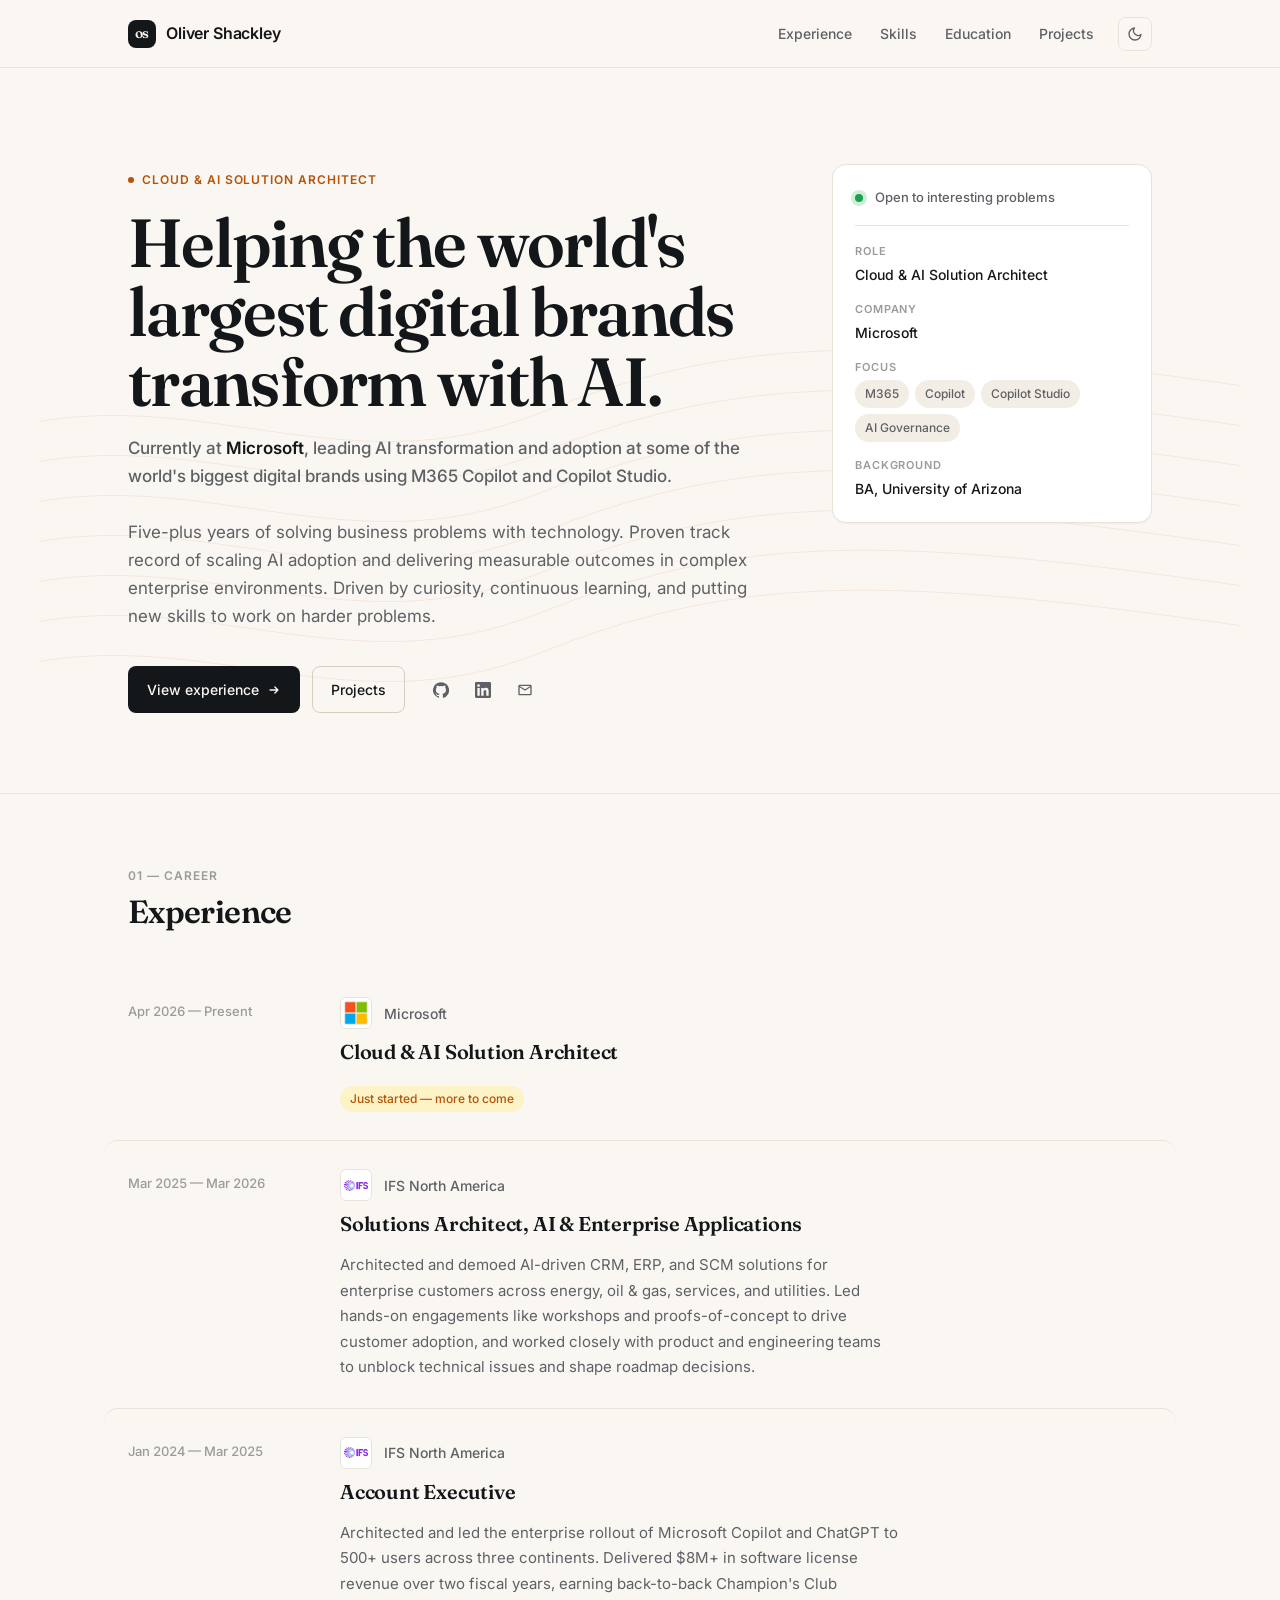
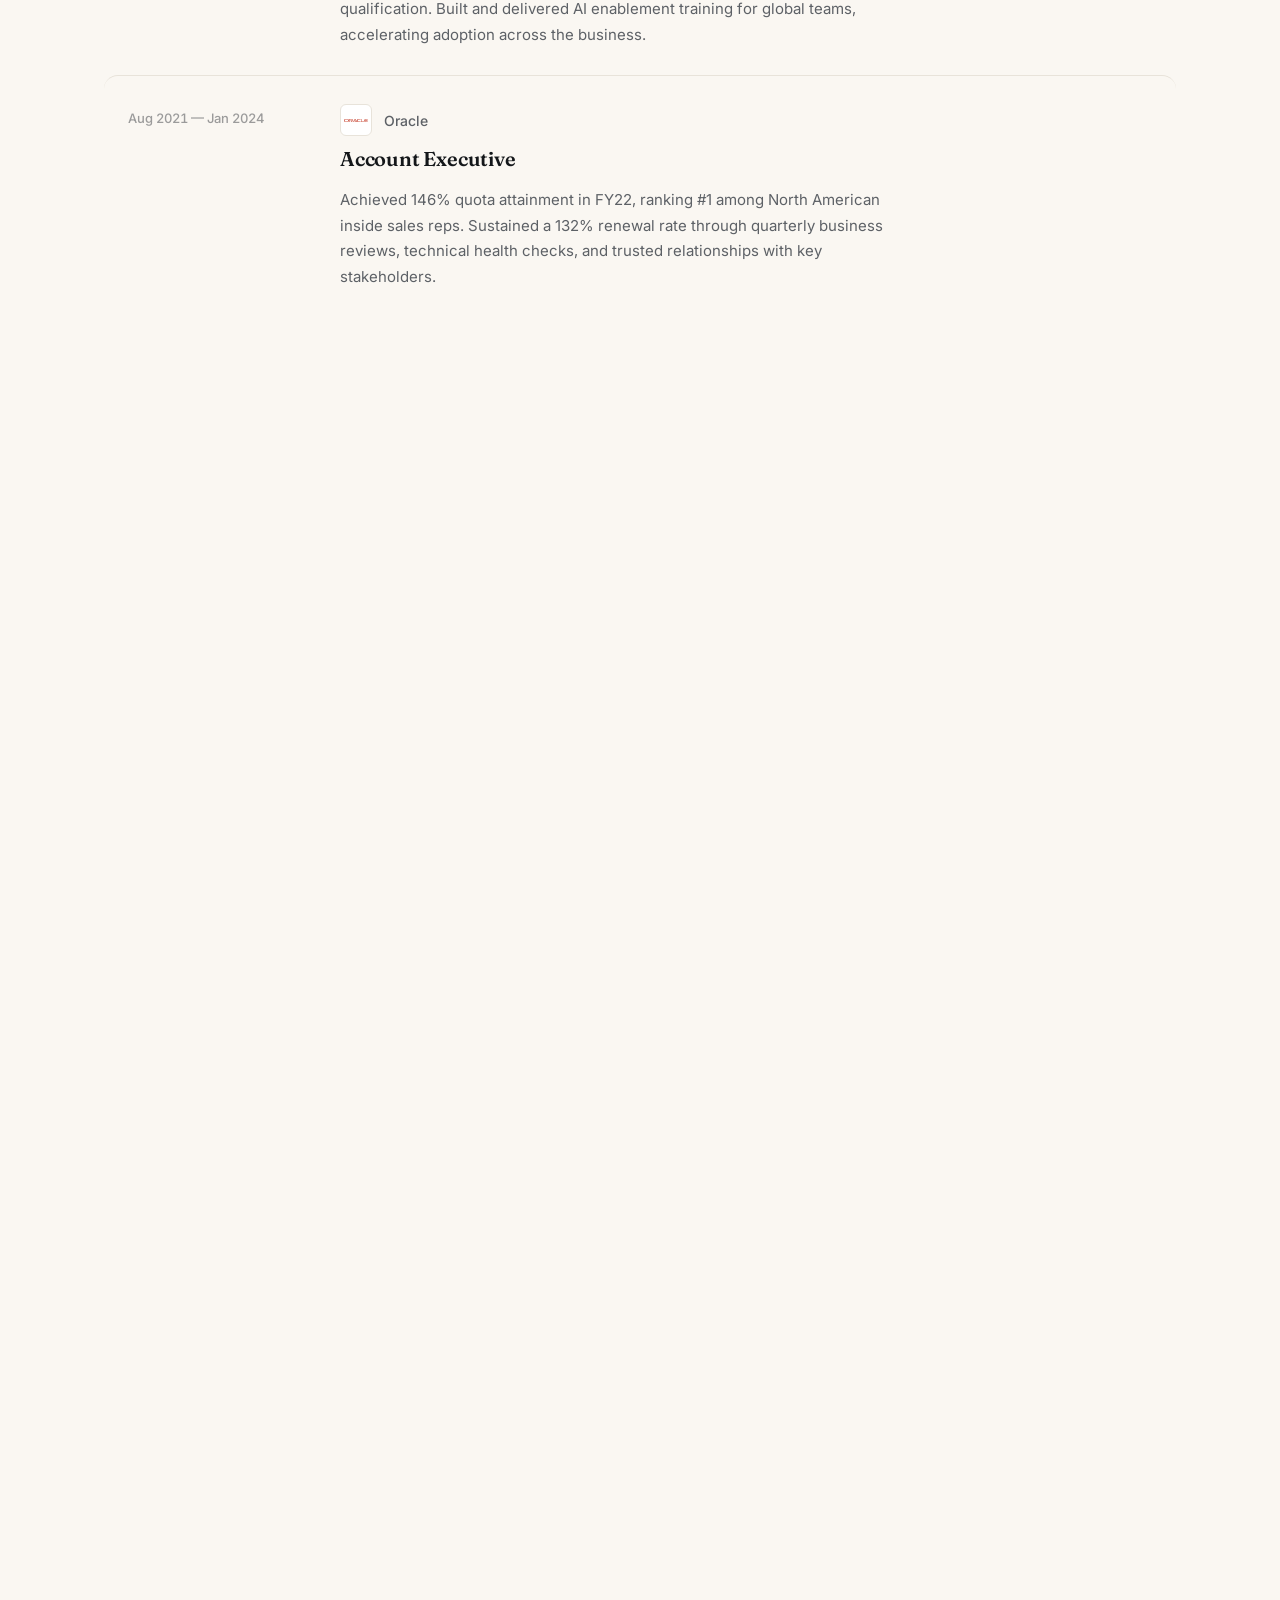
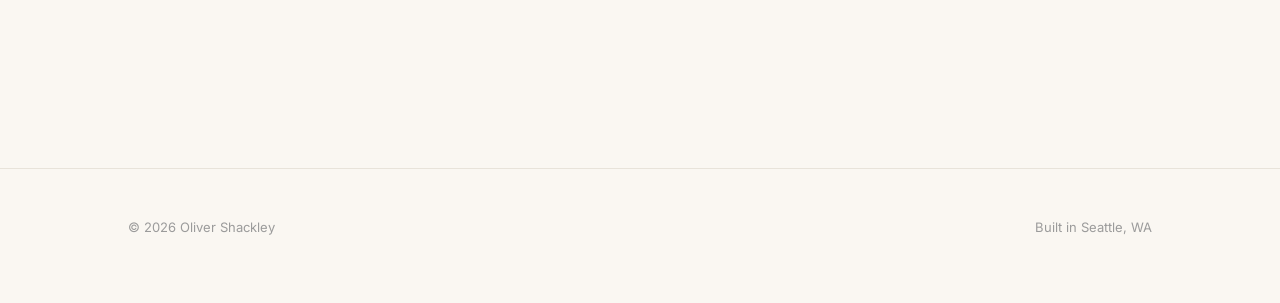
==== commit 1c14abf3: "Add AB-900: Copilot and Agent Administration Fundamentals cert Co-Authored-By: Claude Opus 4.8 (1M c" ====
--- a/resume.html
+++ b/resume.html
@@ -245,6 +245,13 @@
                                     <div class="cert-item-issuer">Microsoft</div>
                                 </div>
                             </div>
+                            <div class="cert-item">
+                                <img src="assets/images/logos/Microsoft_logo.png" alt="Microsoft">
+                                <div class="cert-item-text">
+                                    <div class="cert-item-name">AB-900: Copilot and Agent Administration Fundamentals</div>
+                                    <div class="cert-item-issuer">Microsoft</div>
+                                </div>
+                            </div>
                         </div>
                     </div>
                 </div>
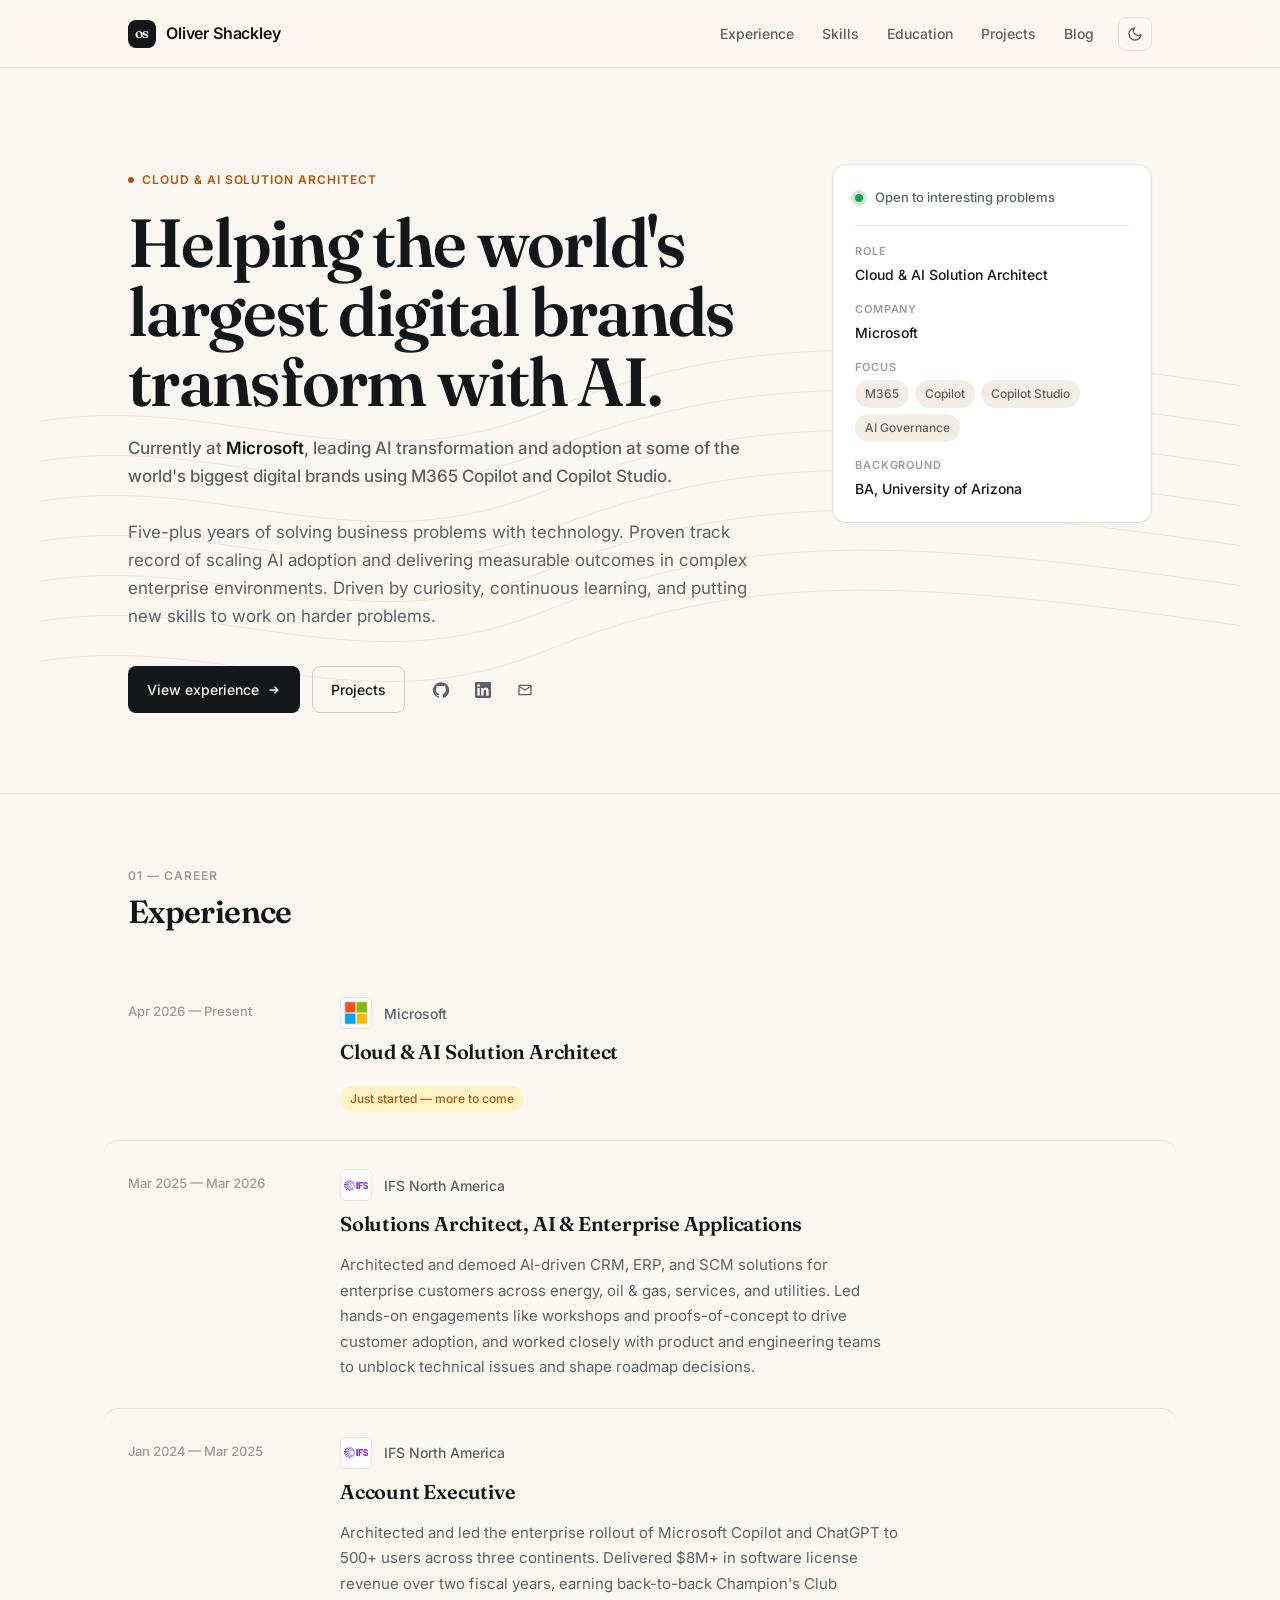
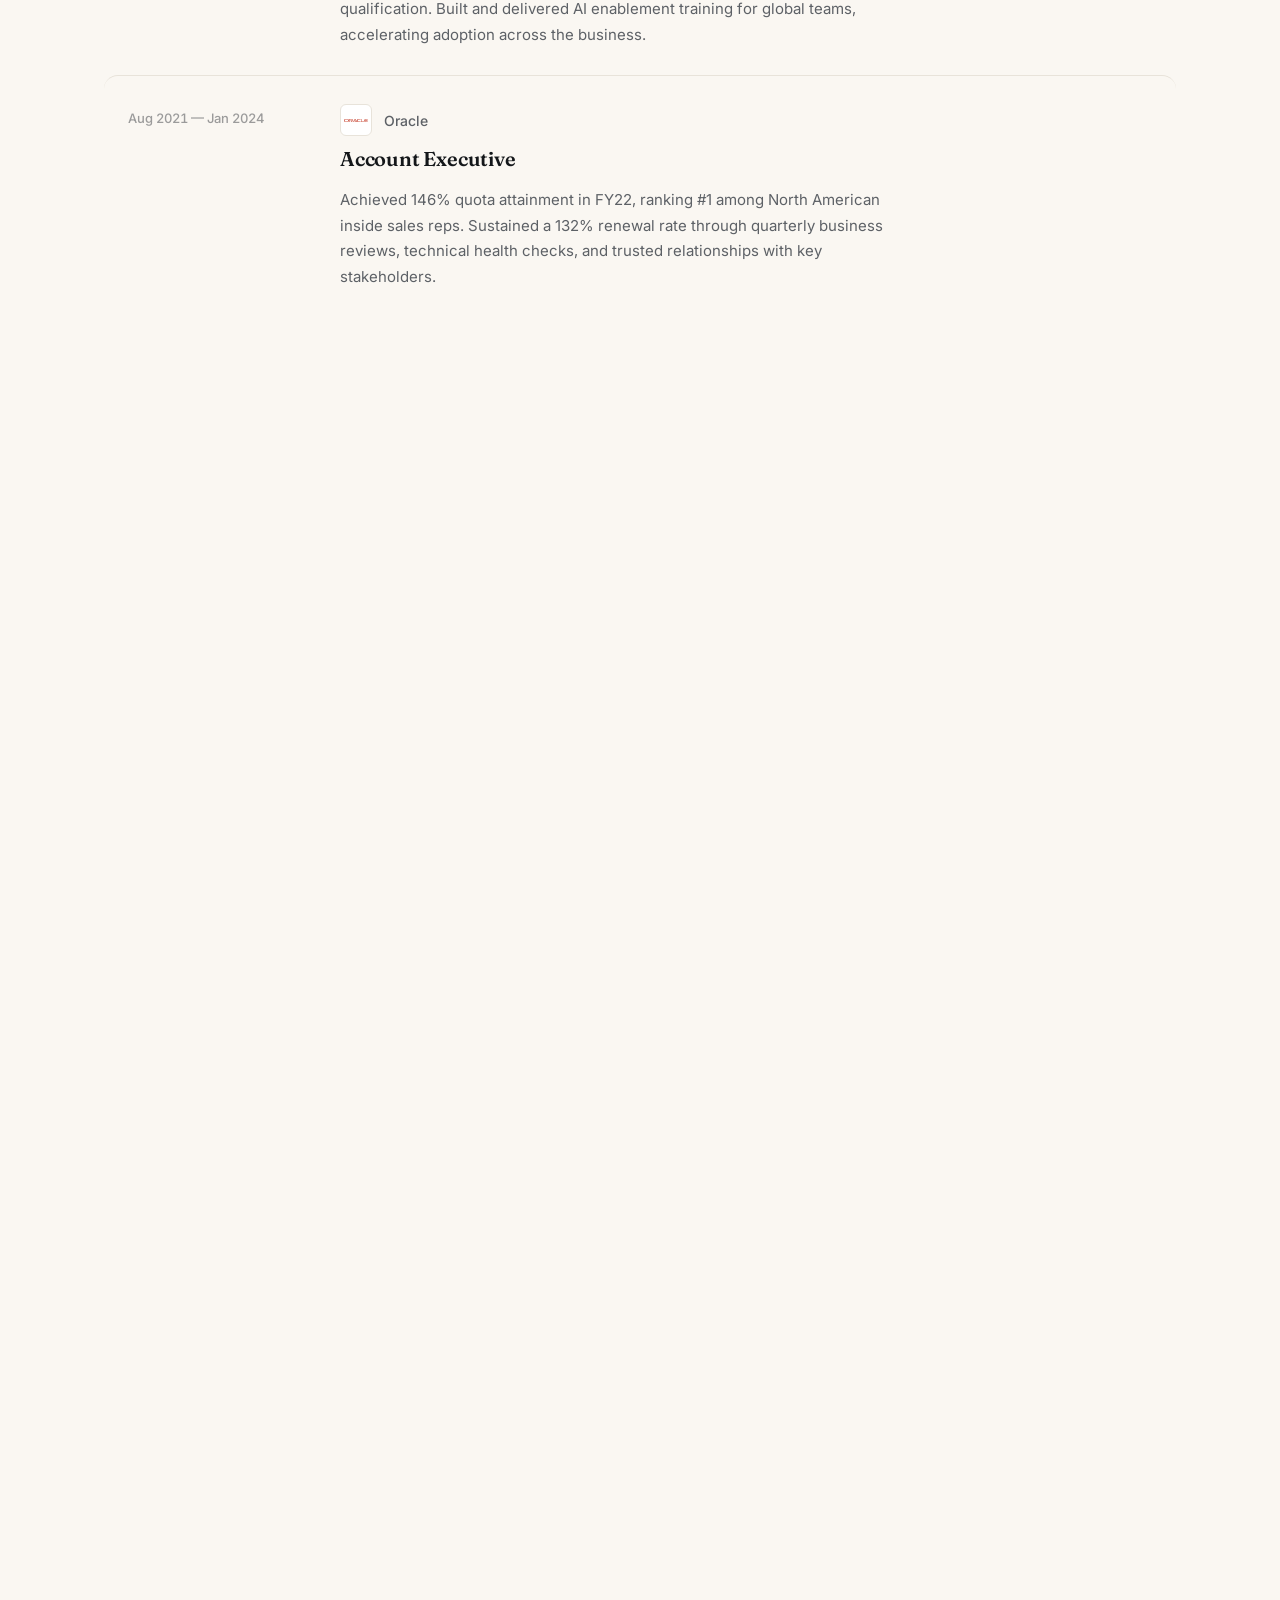
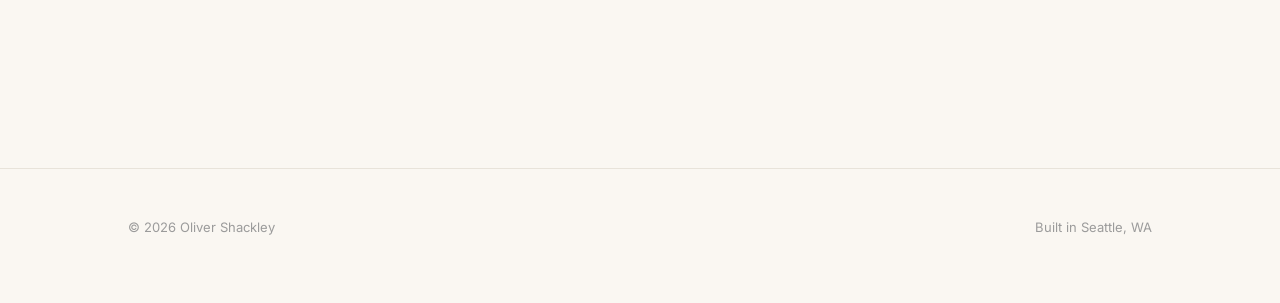
==== commit 69b43379: "Add Blog link to top nav Co-Authored-By: Claude Opus 4.8 (1M context) <noreply@anthropic.com>" ====
--- a/resume.html
+++ b/resume.html
@@ -22,6 +22,7 @@
                 <a href="#skills" class="nav-link scroll-link">Skills</a>
                 <a href="#education" class="nav-link scroll-link">Education</a>
                 <a href="projects/index.html" class="nav-link">Projects</a>
+                <a href="https://olivershackley1999.github.io/" class="nav-link" target="_blank" rel="noopener noreferrer">Blog</a>
                 <button class="theme-toggle" id="theme-toggle" aria-label="Toggle theme">
                     <svg id="icon-moon" viewBox="0 0 24 24" fill="none" stroke="currentColor" stroke-width="2" stroke-linecap="round" stroke-linejoin="round"><path d="M21 12.79A9 9 0 1 1 11.21 3 7 7 0 0 0 21 12.79z"/></svg>
                     <svg id="icon-sun" style="display:none" viewBox="0 0 24 24" fill="none" stroke="currentColor" stroke-width="2" stroke-linecap="round" stroke-linejoin="round"><circle cx="12" cy="12" r="4"/><path d="M12 2v2M12 20v2M4.93 4.93l1.41 1.41M17.66 17.66l1.41 1.41M2 12h2M20 12h2M4.93 19.07l1.41-1.41M17.66 6.34l1.41-1.41"/></svg>
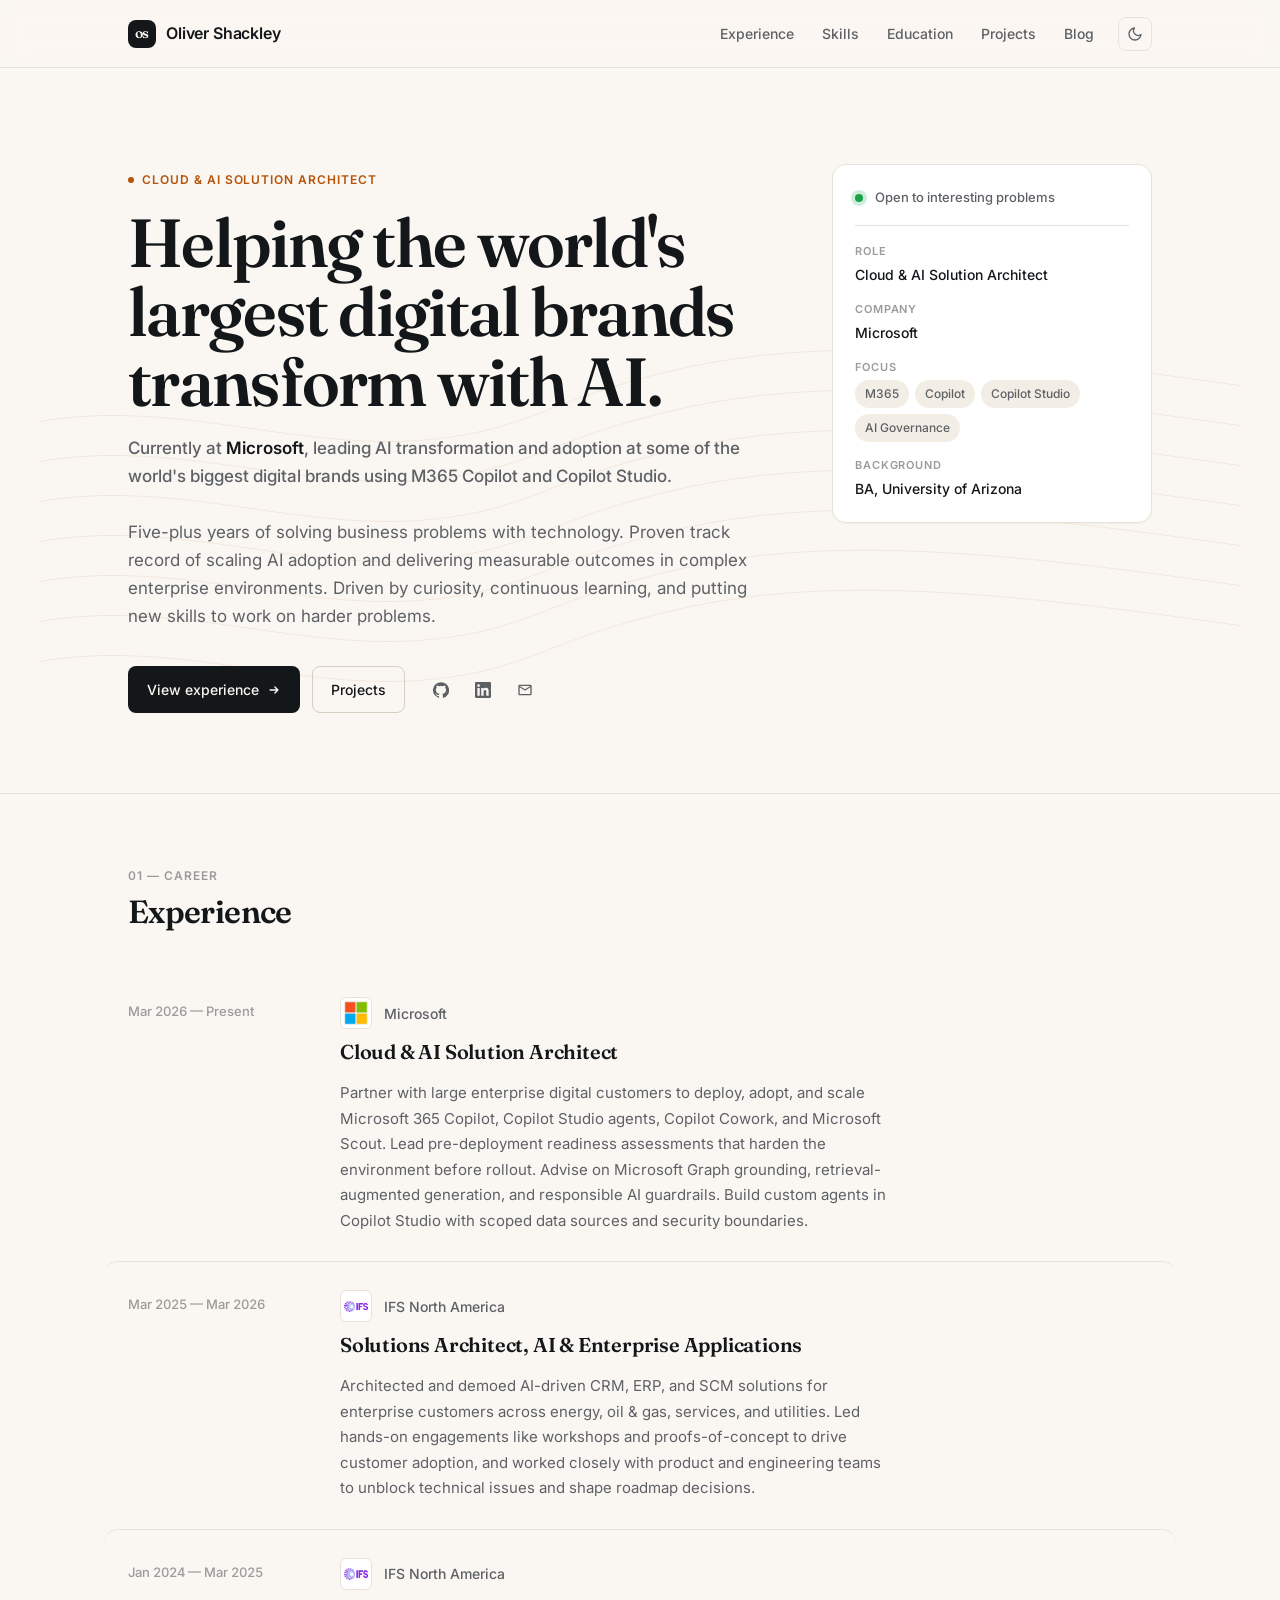
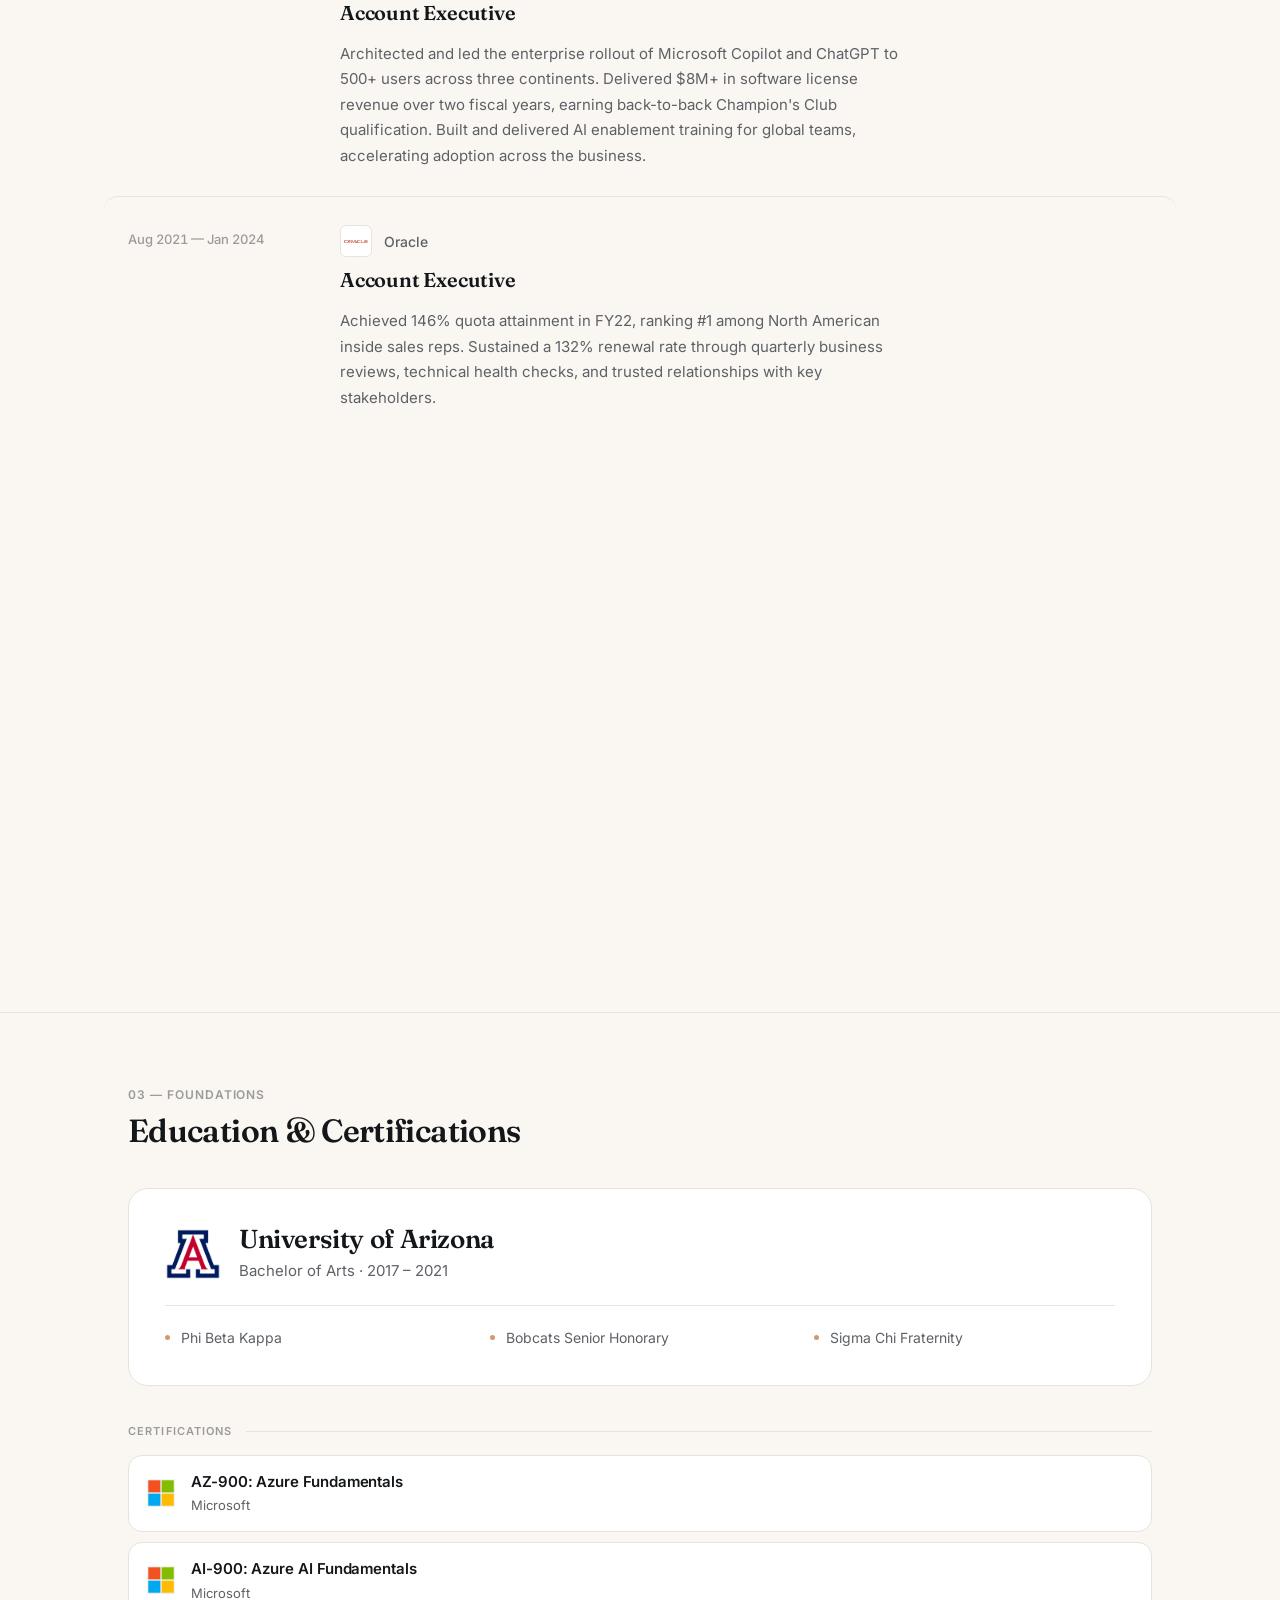
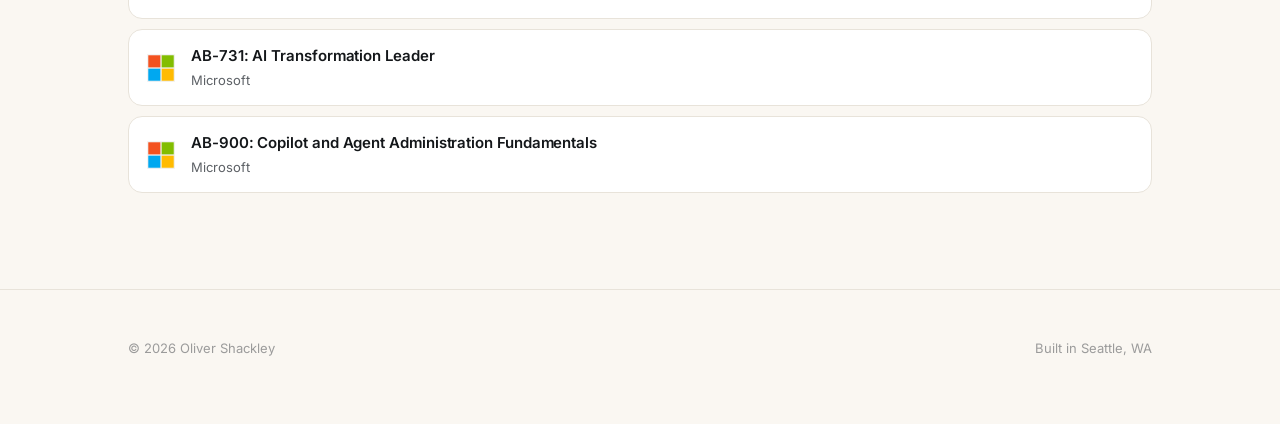
==== commit ec728846: "Update Microsoft role: Mar 2026 start, add technical prose Change start date from Apr to Mar 2026 an" ====
--- a/resume.html
+++ b/resume.html
@@ -107,14 +107,14 @@
 
                 <div class="experience-list">
                     <article class="experience-item">
-                        <div class="exp-period">Apr 2026 — Present</div>
+                        <div class="exp-period">Mar 2026 — Present</div>
                         <div class="exp-body">
                             <div class="exp-company-row">
                                 <img class="exp-logo" src="assets/images/logos/Microsoft_logo.png" alt="Microsoft">
                                 <span class="exp-company">Microsoft</span>
                             </div>
                             <h3 class="exp-role">Cloud &amp; AI Solution Architect</h3>
-                            <span class="exp-current-pill">Just started — more to come</span>
+                            <p class="exp-prose">Partner with large enterprise digital customers to deploy, adopt, and scale Microsoft 365 Copilot, Copilot Studio agents, Copilot Cowork, and Microsoft Scout. Lead pre-deployment readiness assessments that harden the environment before rollout. Advise on Microsoft Graph grounding, retrieval-augmented generation, and responsible AI guardrails. Build custom agents in Copilot Studio with scoped data sources and security boundaries.</p>
                         </div>
                     </article>
 
--- a/style.css
+++ b/style.css
@@ -817,6 +817,23 @@
     border-radius: 5px;
     color: var(--text);
 }
+.article-body pre {
+    font-family: var(--font-mono);
+    font-size: 0.85em;
+    line-height: 1.6;
+    padding: 16px 18px;
+    margin: 22px 0;
+    background: var(--surface-2);
+    border: 1px solid var(--border);
+    border-radius: var(--radius-sm);
+    overflow-x: auto;
+}
+.article-body pre code {
+    padding: 0;
+    background: none;
+    border-radius: 0;
+    font-size: inherit;
+}
 .article-body figure {
     margin: 32px 0;
     text-align: center;
@@ -828,6 +845,11 @@
     border-radius: var(--radius-md);
     border: 1px solid var(--border);
     background: var(--surface);
+}
+.article-body figure.screenshot {
+    max-width: 715px;
+    margin-left: auto;
+    margin-right: auto;
 }
 .article-body figcaption {
     font-size: 13px;
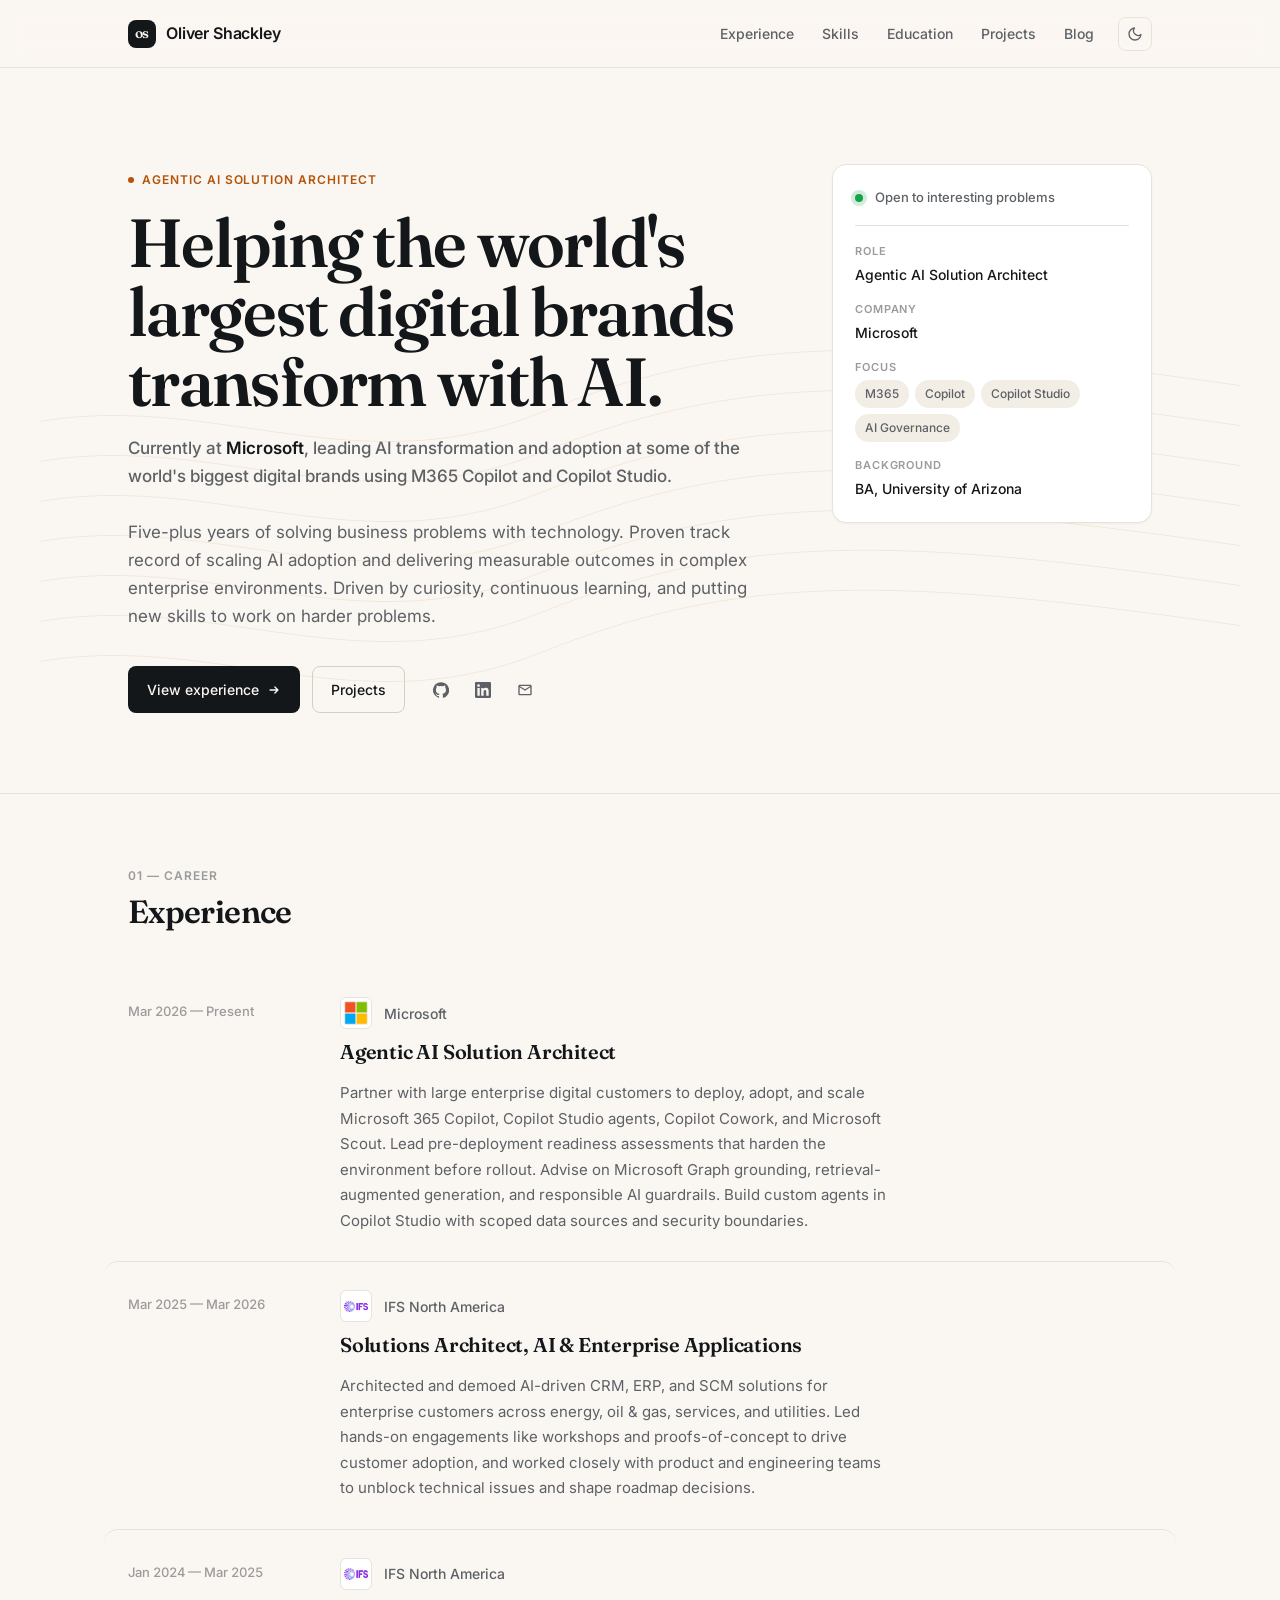
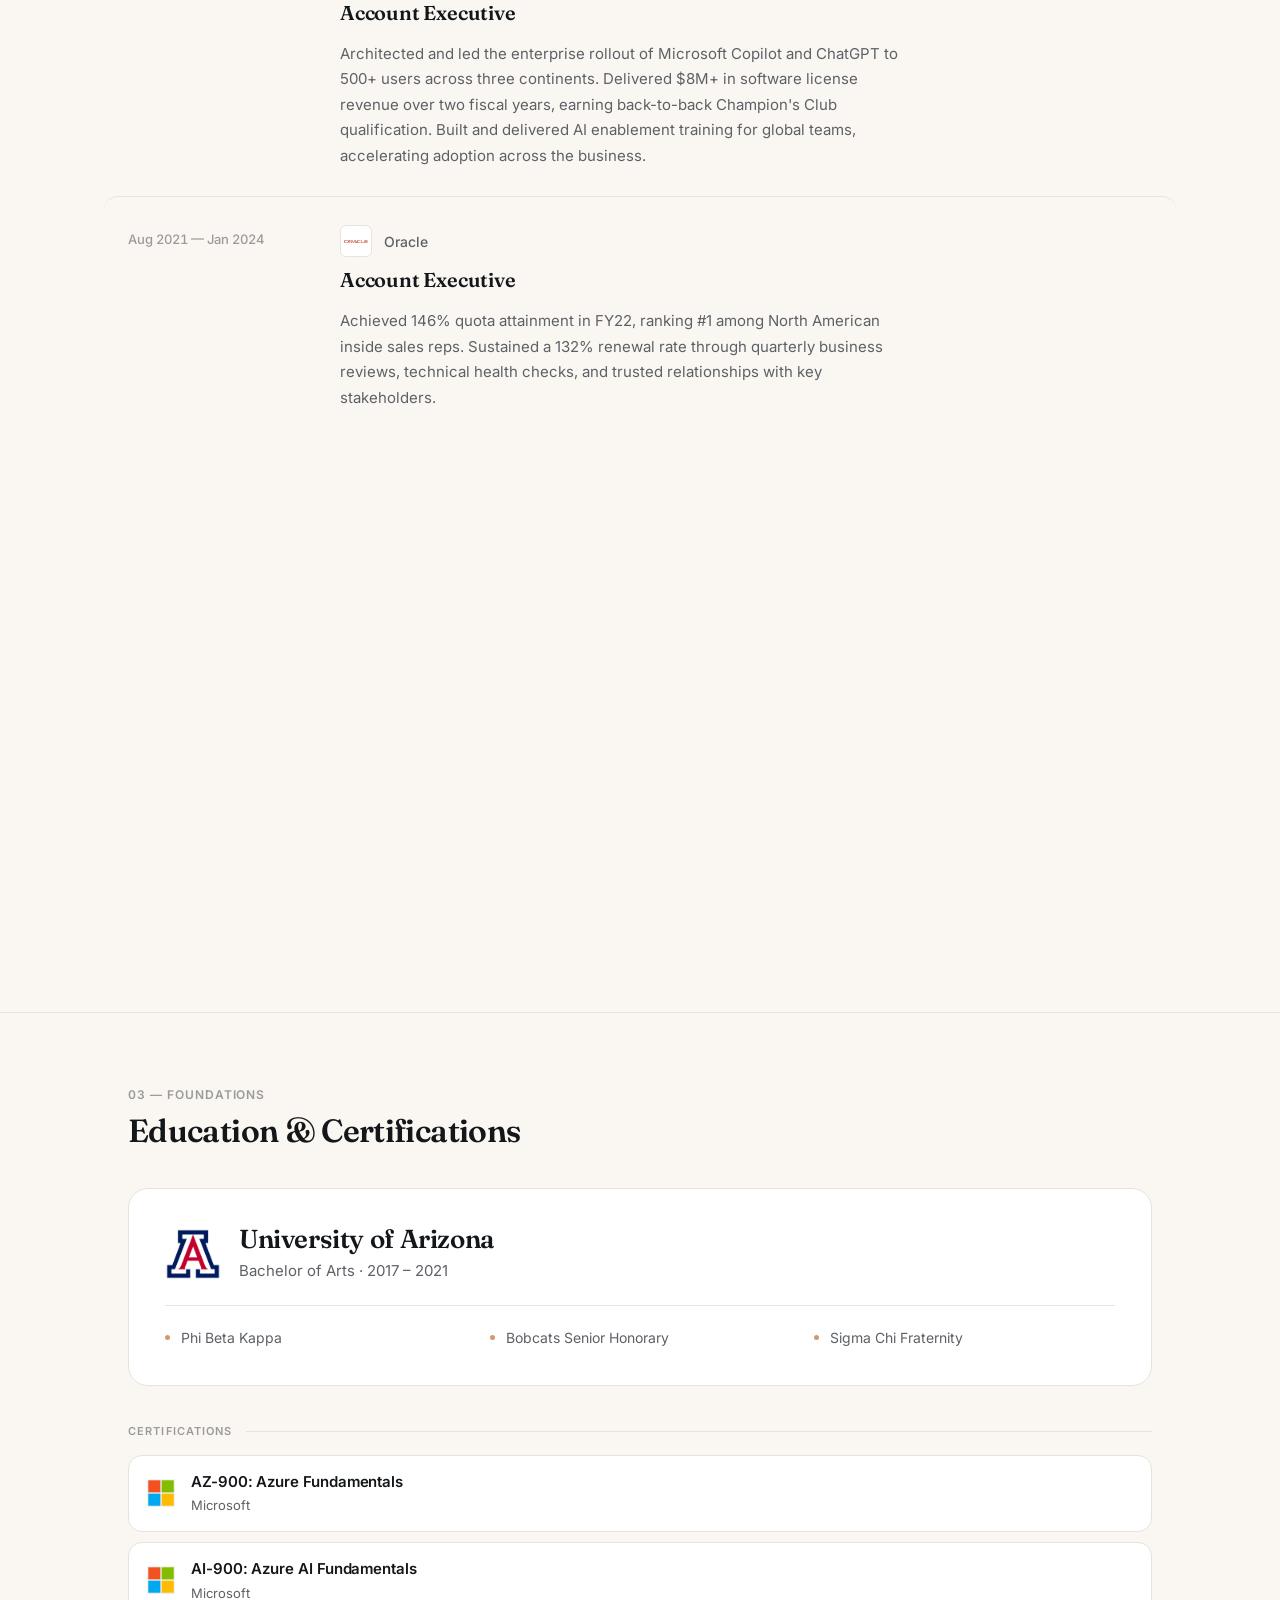
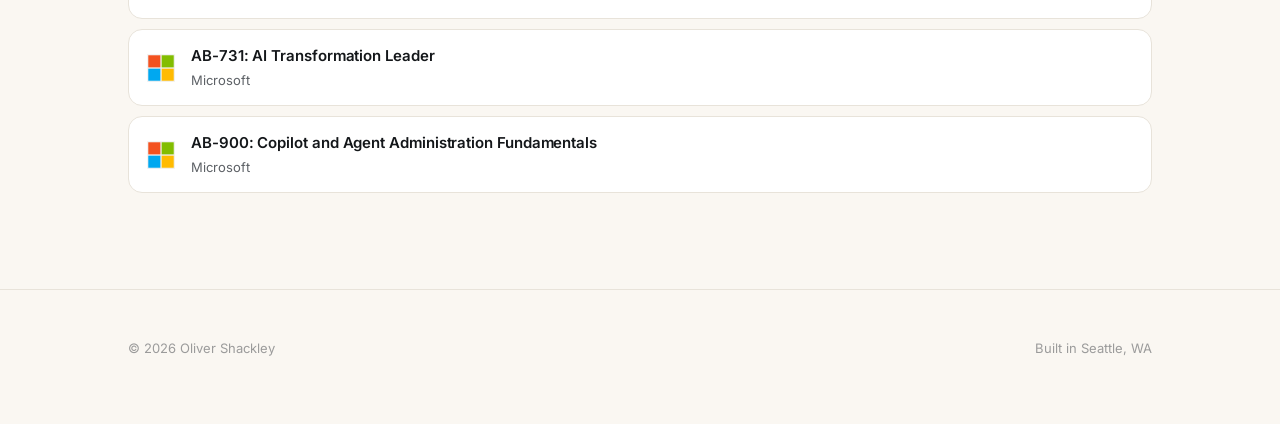
==== commit a62e0e61: "Retitle role to Agentic AI Solution Architect Update the job title across the page title, hero eyebr" ====
--- a/resume.html
+++ b/resume.html
@@ -3,7 +3,7 @@
 <head>
     <meta charset="UTF-8">
     <meta name="viewport" content="width=device-width, initial-scale=1.0">
-    <title>Oliver Shackley — Cloud & AI Solution Architect</title>
+    <title>Oliver Shackley — Agentic AI Solution Architect</title>
     <link rel="stylesheet" href="style.css">
     <link rel="preconnect" href="https://fonts.googleapis.com">
     <link rel="preconnect" href="https://fonts.gstatic.com" crossorigin>
@@ -38,7 +38,7 @@
             <div class="container">
                 <div class="hero-grid">
                     <div>
-                        <div class="eyebrow">Cloud &amp; AI Solution Architect</div>
+                        <div class="eyebrow">Agentic AI Solution Architect</div>
                         <h1>Helping the world's largest digital brands transform with AI.</h1>
                         <p class="role">Currently at <strong>Microsoft</strong>, leading AI transformation and adoption at some of the world's biggest digital brands using M365 Copilot and Copilot Studio.</p>
                         <p class="bio">Five-plus years of solving business problems with technology. Proven track record of scaling AI adoption and delivering measurable outcomes in complex enterprise environments. Driven by curiosity, continuous learning, and putting new skills to work on harder problems.</p>
@@ -69,7 +69,7 @@
                         <dl>
                             <div>
                                 <dt>Role</dt>
-                                <dd>Cloud &amp; AI Solution Architect</dd>
+                                <dd>Agentic AI Solution Architect</dd>
                             </div>
                             <div>
                                 <dt>Company</dt>
@@ -113,7 +113,7 @@
                                 <img class="exp-logo" src="assets/images/logos/Microsoft_logo.png" alt="Microsoft">
                                 <span class="exp-company">Microsoft</span>
                             </div>
-                            <h3 class="exp-role">Cloud &amp; AI Solution Architect</h3>
+                            <h3 class="exp-role">Agentic AI Solution Architect</h3>
                             <p class="exp-prose">Partner with large enterprise digital customers to deploy, adopt, and scale Microsoft 365 Copilot, Copilot Studio agents, Copilot Cowork, and Microsoft Scout. Lead pre-deployment readiness assessments that harden the environment before rollout. Advise on Microsoft Graph grounding, retrieval-augmented generation, and responsible AI guardrails. Build custom agents in Copilot Studio with scoped data sources and security boundaries.</p>
                         </div>
                     </article>
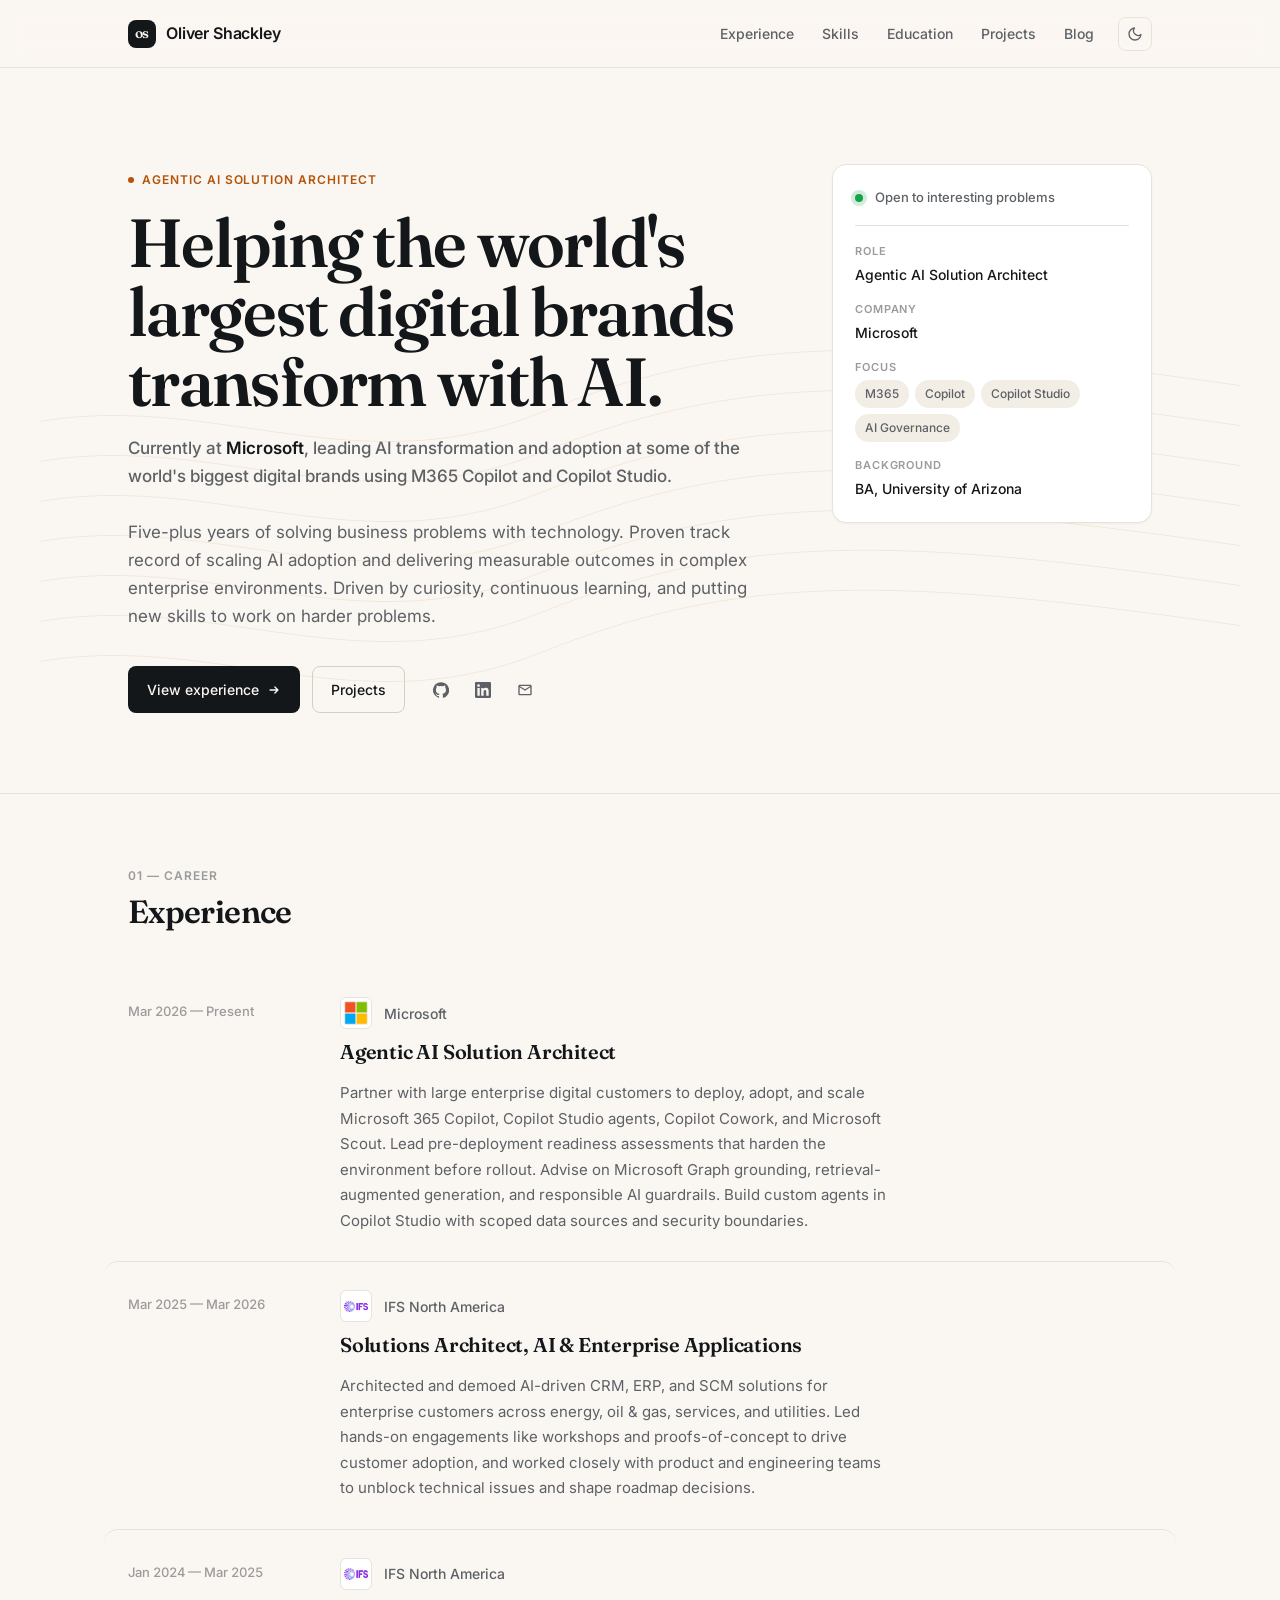
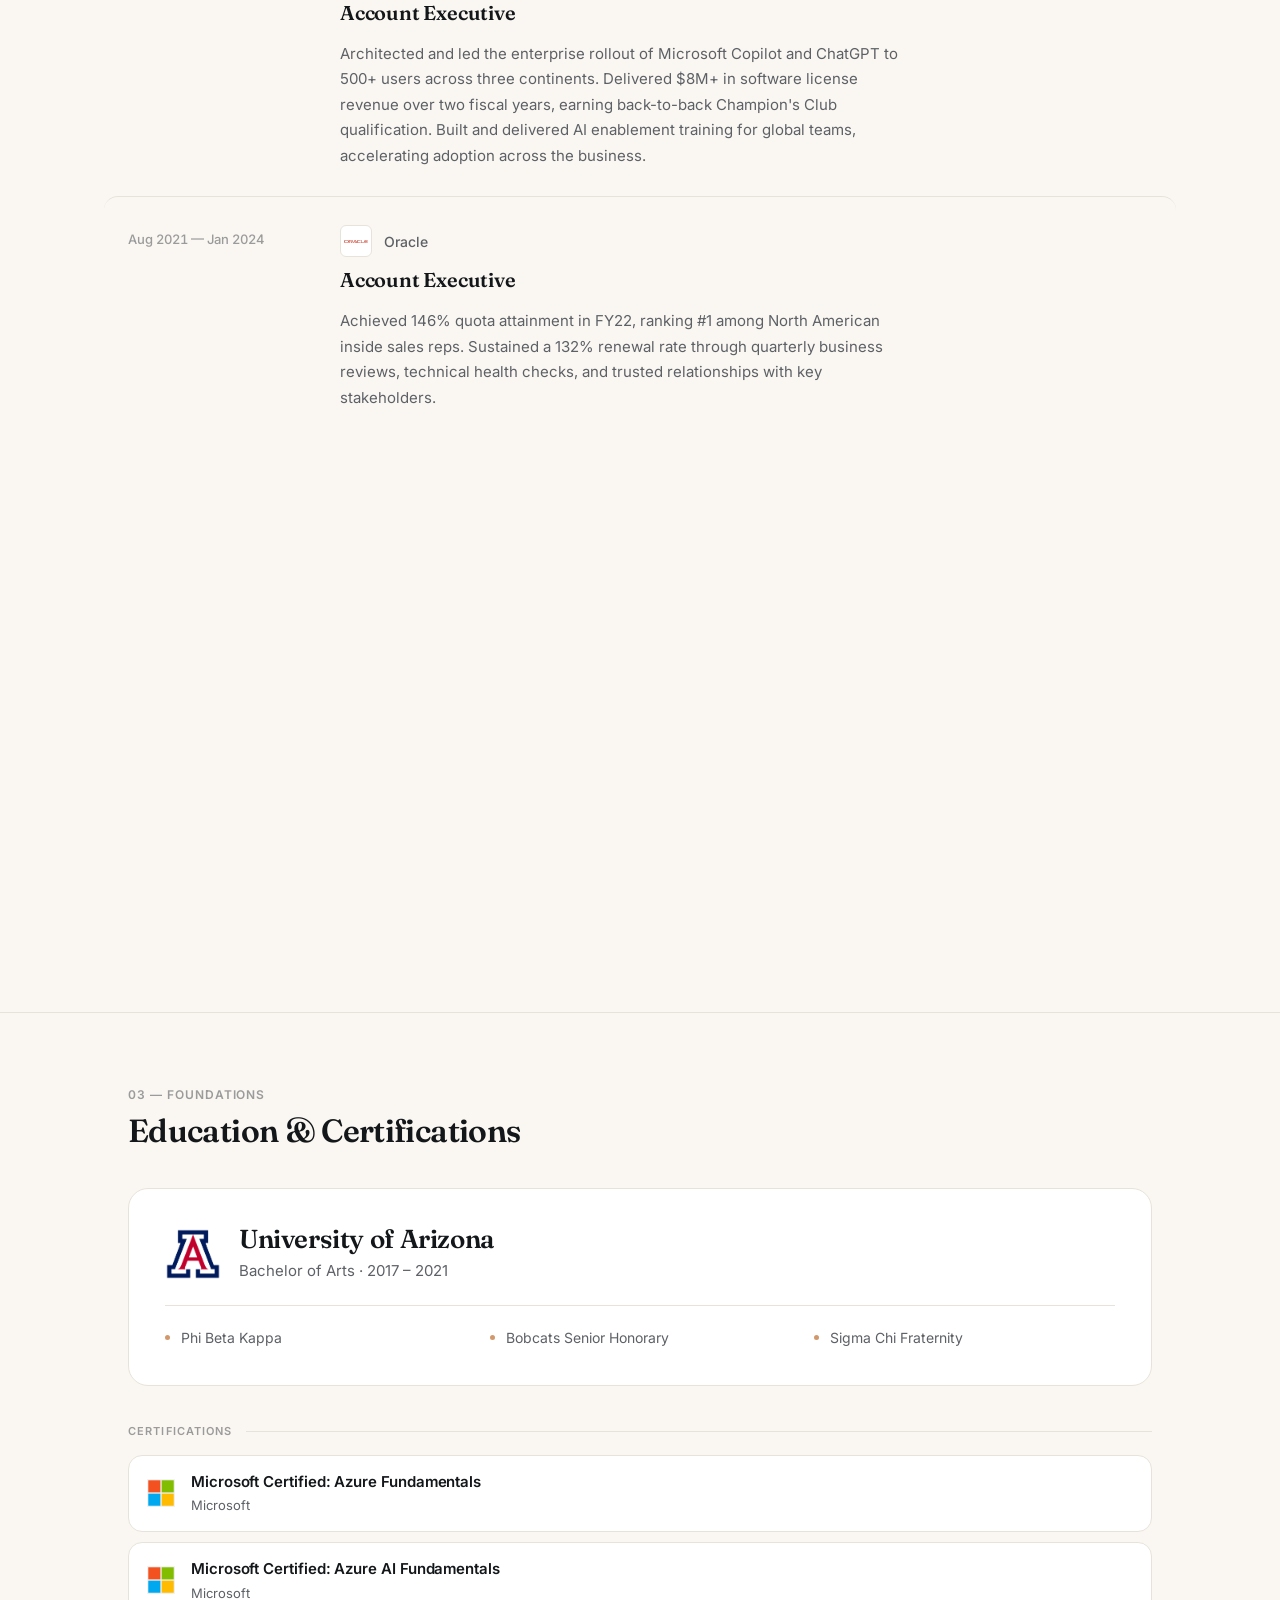
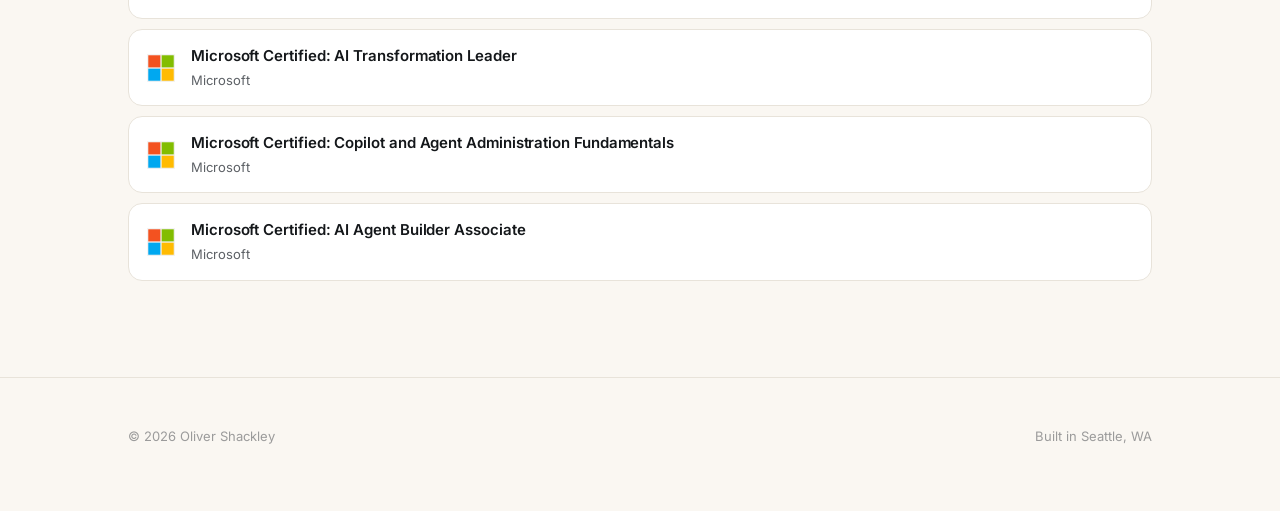
==== commit b61105a2: "Add AI Agent Builder Associate cert; use Microsoft Certified naming Remove exam-code SKU prefixes fr" ====
--- a/resume.html
+++ b/resume.html
@@ -228,28 +228,35 @@
                             <div class="cert-item">
                                 <img src="assets/images/logos/Microsoft_logo.png" alt="Microsoft">
                                 <div class="cert-item-text">
-                                    <div class="cert-item-name">AZ-900: Azure Fundamentals</div>
-                                    <div class="cert-item-issuer">Microsoft</div>
-                                </div>
-                            </div>
-                            <div class="cert-item">
-                                <img src="assets/images/logos/Microsoft_logo.png" alt="Microsoft">
-                                <div class="cert-item-text">
-                                    <div class="cert-item-name">AI-900: Azure AI Fundamentals</div>
-                                    <div class="cert-item-issuer">Microsoft</div>
-                                </div>
-                            </div>
-                            <div class="cert-item">
-                                <img src="assets/images/logos/Microsoft_logo.png" alt="Microsoft">
-                                <div class="cert-item-text">
-                                    <div class="cert-item-name">AB-731: AI Transformation Leader</div>
-                                    <div class="cert-item-issuer">Microsoft</div>
-                                </div>
-                            </div>
-                            <div class="cert-item">
-                                <img src="assets/images/logos/Microsoft_logo.png" alt="Microsoft">
-                                <div class="cert-item-text">
-                                    <div class="cert-item-name">AB-900: Copilot and Agent Administration Fundamentals</div>
+                                    <div class="cert-item-name">Microsoft Certified: Azure Fundamentals</div>
+                                    <div class="cert-item-issuer">Microsoft</div>
+                                </div>
+                            </div>
+                            <div class="cert-item">
+                                <img src="assets/images/logos/Microsoft_logo.png" alt="Microsoft">
+                                <div class="cert-item-text">
+                                    <div class="cert-item-name">Microsoft Certified: Azure AI Fundamentals</div>
+                                    <div class="cert-item-issuer">Microsoft</div>
+                                </div>
+                            </div>
+                            <div class="cert-item">
+                                <img src="assets/images/logos/Microsoft_logo.png" alt="Microsoft">
+                                <div class="cert-item-text">
+                                    <div class="cert-item-name">Microsoft Certified: AI Transformation Leader</div>
+                                    <div class="cert-item-issuer">Microsoft</div>
+                                </div>
+                            </div>
+                            <div class="cert-item">
+                                <img src="assets/images/logos/Microsoft_logo.png" alt="Microsoft">
+                                <div class="cert-item-text">
+                                    <div class="cert-item-name">Microsoft Certified: Copilot and Agent Administration Fundamentals</div>
+                                    <div class="cert-item-issuer">Microsoft</div>
+                                </div>
+                            </div>
+                            <div class="cert-item">
+                                <img src="assets/images/logos/Microsoft_logo.png" alt="Microsoft">
+                                <div class="cert-item-text">
+                                    <div class="cert-item-name">Microsoft Certified: AI Agent Builder Associate</div>
                                     <div class="cert-item-issuer">Microsoft</div>
                                 </div>
                             </div>
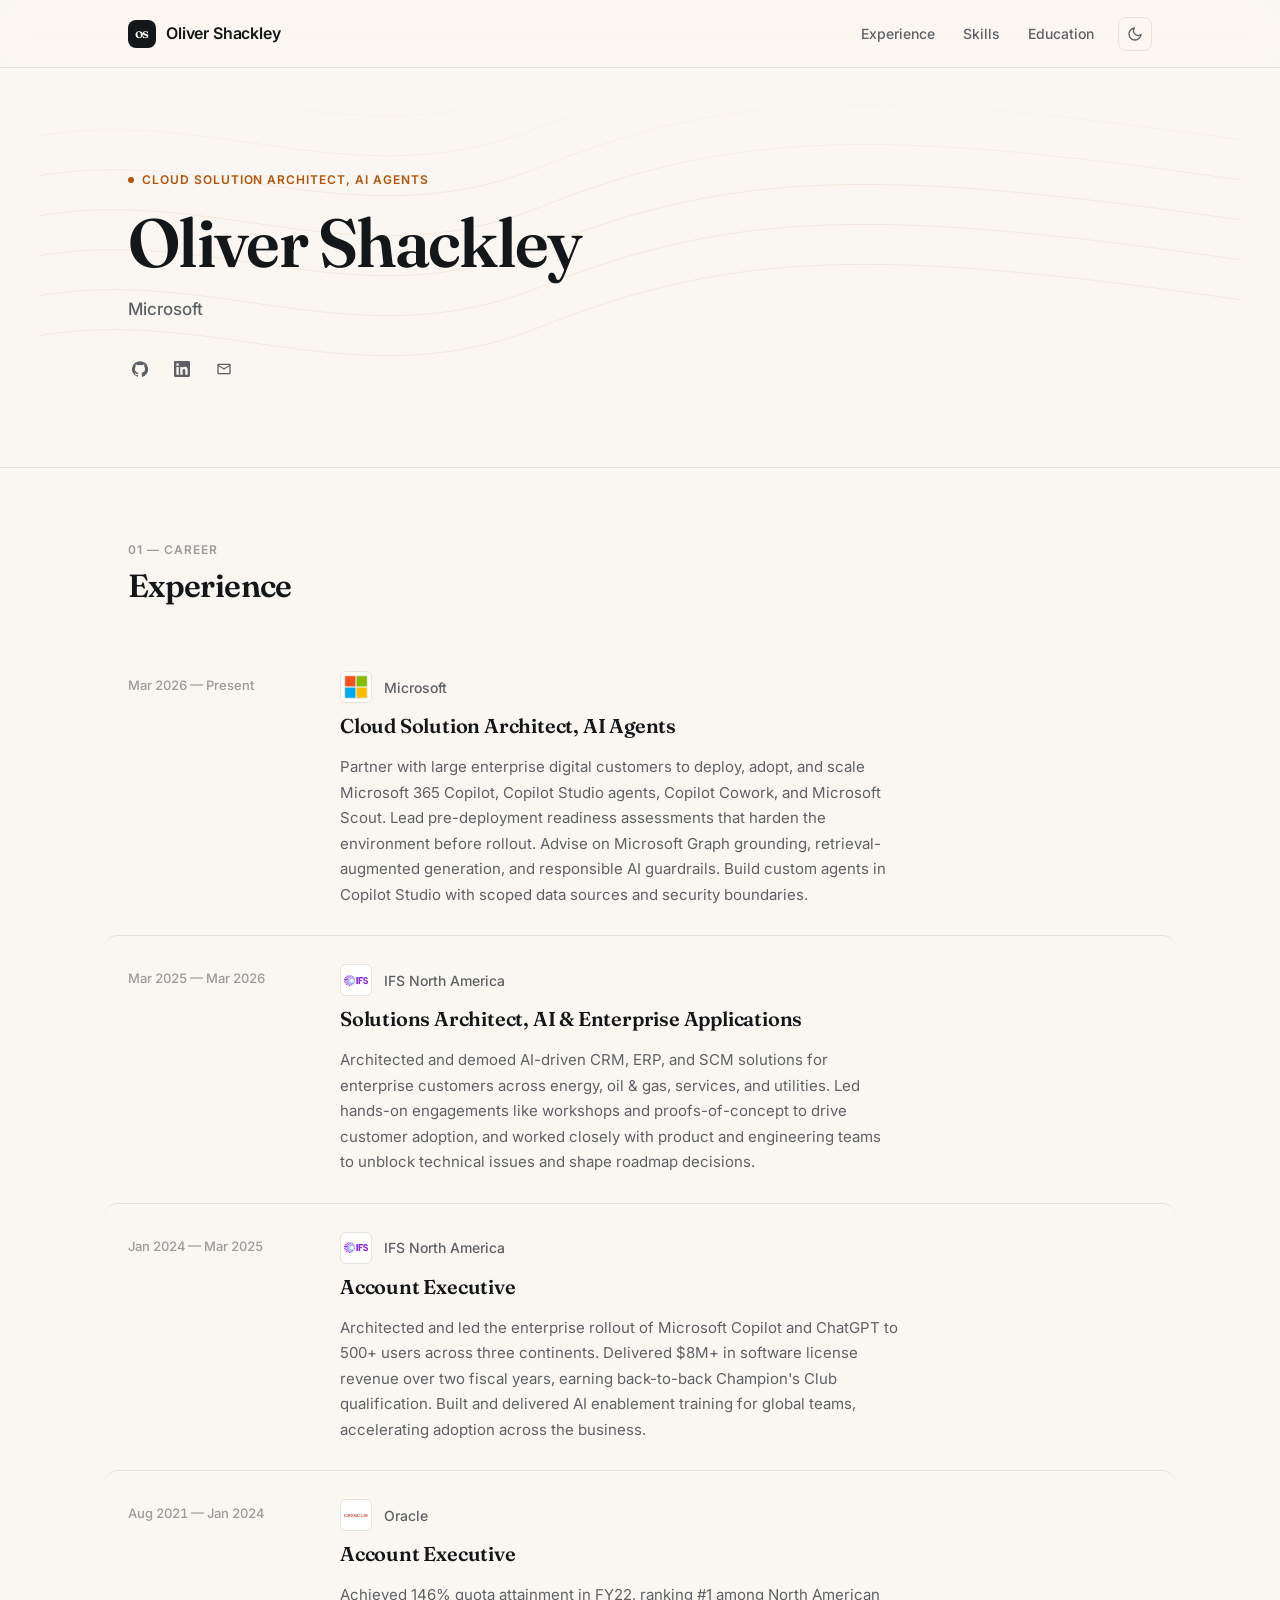
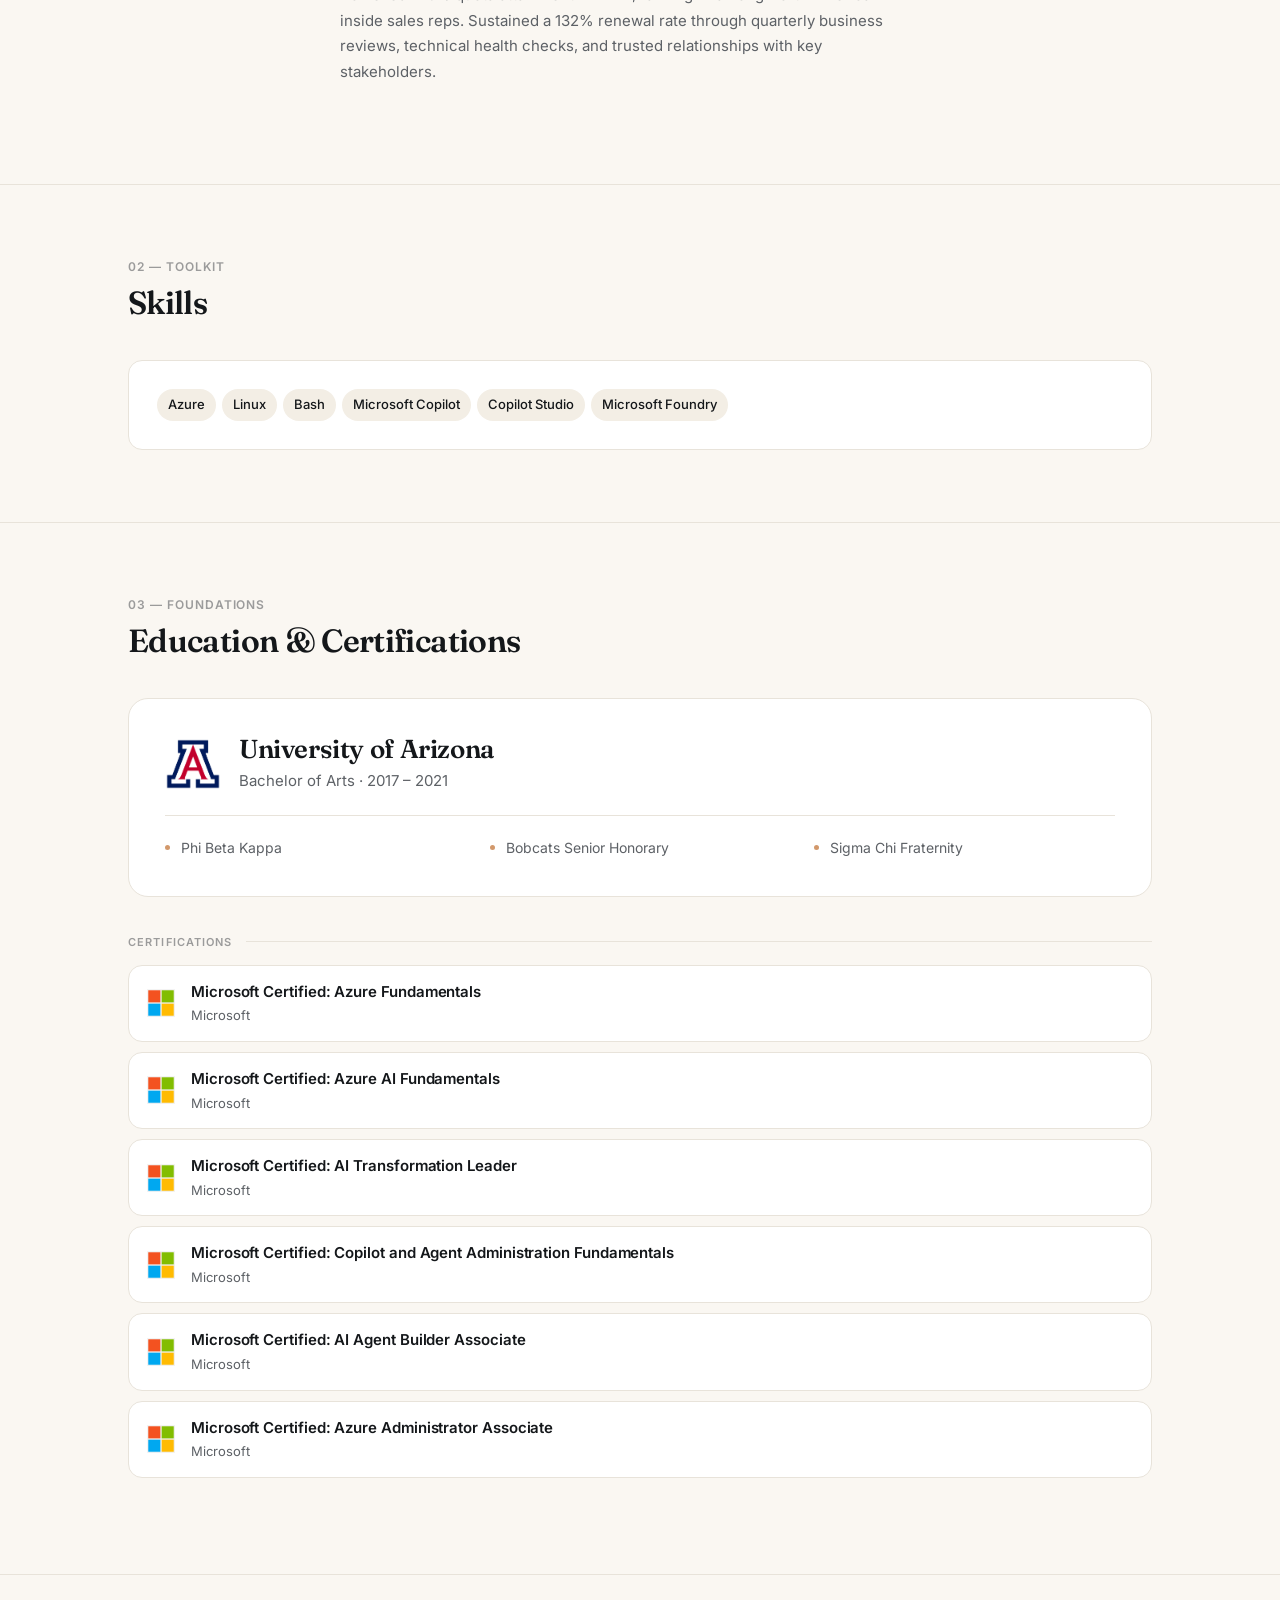
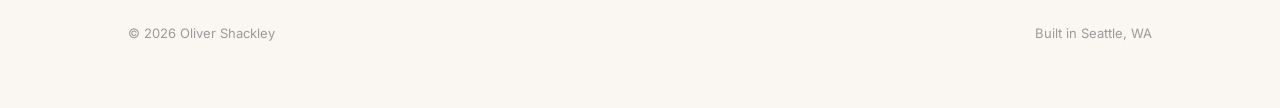
==== commit 43ac90aa: "Simplify site to a single resume-style page Drop the marketing hero copy, info card, and the split p" ====
--- a/resume.html
+++ b/resume.html
@@ -3,7 +3,7 @@
 <head>
     <meta charset="UTF-8">
     <meta name="viewport" content="width=device-width, initial-scale=1.0">
-    <title>Oliver Shackley — Agentic AI Solution Architect</title>
+    <title>Oliver Shackley — Cloud Solution Architect, AI Agents</title>
     <link rel="stylesheet" href="style.css">
     <link rel="preconnect" href="https://fonts.googleapis.com">
     <link rel="preconnect" href="https://fonts.gstatic.com" crossorigin>
@@ -21,8 +21,6 @@
                 <a href="#experience" class="nav-link scroll-link">Experience</a>
                 <a href="#skills" class="nav-link scroll-link">Skills</a>
                 <a href="#education" class="nav-link scroll-link">Education</a>
-                <a href="projects/index.html" class="nav-link">Projects</a>
-                <a href="https://olivershackley1999.github.io/" class="nav-link" target="_blank" rel="noopener noreferrer">Blog</a>
                 <button class="theme-toggle" id="theme-toggle" aria-label="Toggle theme">
                     <svg id="icon-moon" viewBox="0 0 24 24" fill="none" stroke="currentColor" stroke-width="2" stroke-linecap="round" stroke-linejoin="round"><path d="M21 12.79A9 9 0 1 1 11.21 3 7 7 0 0 0 21 12.79z"/></svg>
                     <svg id="icon-sun" style="display:none" viewBox="0 0 24 24" fill="none" stroke="currentColor" stroke-width="2" stroke-linecap="round" stroke-linejoin="round"><circle cx="12" cy="12" r="4"/><path d="M12 2v2M12 20v2M4.93 4.93l1.41 1.41M17.66 17.66l1.41 1.41M2 12h2M20 12h2M4.93 19.07l1.41-1.41M17.66 6.34l1.41-1.41"/></svg>
@@ -36,62 +34,23 @@
         <section class="hero">
             <div class="hero-bg" aria-hidden="true"></div>
             <div class="container">
-                <div class="hero-grid">
-                    <div>
-                        <div class="eyebrow">Agentic AI Solution Architect</div>
-                        <h1>Helping the world's largest digital brands transform with AI.</h1>
-                        <p class="role">Currently at <strong>Microsoft</strong>, leading AI transformation and adoption at some of the world's biggest digital brands using M365 Copilot and Copilot Studio.</p>
-                        <p class="bio">Five-plus years of solving business problems with technology. Proven track record of scaling AI adoption and delivering measurable outcomes in complex enterprise environments. Driven by curiosity, continuous learning, and putting new skills to work on harder problems.</p>
-                        <div class="hero-actions">
-                            <a href="#experience" class="btn btn-primary scroll-link">View experience
-                                <svg width="14" height="14" viewBox="0 0 16 16" fill="none" stroke="currentColor" stroke-width="1.5" stroke-linecap="round" stroke-linejoin="round"><path d="M3.5 8h9M9 4.5L12.5 8 9 11.5"/></svg>
+                <div class="hero-grid hero-grid-solo">
+                    <div>
+                        <div class="eyebrow">Cloud Solution Architect, AI Agents</div>
+                        <h1>Oliver Shackley</h1>
+                        <p class="role">Microsoft</p>
+                        <div class="social-row">
+                            <a href="https://github.com/olivershackley1999" target="_blank" rel="noopener noreferrer" aria-label="GitHub" title="GitHub">
+                                <svg viewBox="0 0 24 24"><path d="M12 .3a12 12 0 0 0-3.8 23.4c.6.1.8-.3.8-.6v-2c-3.3.7-4-1.6-4-1.6-.5-1.4-1.3-1.7-1.3-1.7-1.1-.7.1-.7.1-.7 1.2.1 1.8 1.2 1.8 1.2 1 1.8 2.8 1.3 3.5 1 .1-.8.4-1.3.7-1.6-2.7-.3-5.5-1.3-5.5-6 0-1.3.5-2.4 1.2-3.2-.1-.3-.5-1.5.1-3.2 0 0 1-.3 3.3 1.2a11.5 11.5 0 0 1 6 0c2.3-1.5 3.3-1.2 3.3-1.2.7 1.7.2 2.9.1 3.2.8.8 1.2 1.9 1.2 3.2 0 4.6-2.8 5.7-5.5 6 .4.4.8 1.1.8 2.2v3.3c0 .3.2.7.8.6A12 12 0 0 0 12 .3"/></svg>
                             </a>
-                            <a href="projects/index.html" class="btn btn-ghost">Projects</a>
-                            <div class="social-row">
-                                <a href="https://github.com/olivershackley1999" target="_blank" rel="noopener noreferrer" aria-label="GitHub" title="GitHub">
-                                    <svg viewBox="0 0 24 24"><path d="M12 .3a12 12 0 0 0-3.8 23.4c.6.1.8-.3.8-.6v-2c-3.3.7-4-1.6-4-1.6-.5-1.4-1.3-1.7-1.3-1.7-1.1-.7.1-.7.1-.7 1.2.1 1.8 1.2 1.8 1.2 1 1.8 2.8 1.3 3.5 1 .1-.8.4-1.3.7-1.6-2.7-.3-5.5-1.3-5.5-6 0-1.3.5-2.4 1.2-3.2-.1-.3-.5-1.5.1-3.2 0 0 1-.3 3.3 1.2a11.5 11.5 0 0 1 6 0c2.3-1.5 3.3-1.2 3.3-1.2.7 1.7.2 2.9.1 3.2.8.8 1.2 1.9 1.2 3.2 0 4.6-2.8 5.7-5.5 6 .4.4.8 1.1.8 2.2v3.3c0 .3.2.7.8.6A12 12 0 0 0 12 .3"/></svg>
-                                </a>
-                                <a href="https://linkedin.com/in/olivershackley" target="_blank" rel="noopener noreferrer" aria-label="LinkedIn" title="LinkedIn">
-                                    <svg viewBox="0 0 24 24"><path d="M20.45 20.45h-3.55v-5.57c0-1.33-.03-3.04-1.85-3.04-1.86 0-2.14 1.45-2.14 2.95v5.66H9.36V9h3.41v1.56h.05a3.74 3.74 0 0 1 3.37-1.85c3.6 0 4.27 2.37 4.27 5.45v6.29zM5.34 7.43a2.06 2.06 0 1 1 0-4.12 2.06 2.06 0 0 1 0 4.12zm1.78 13.02H3.56V9h3.56v11.45zM22.22 0H1.77C.79 0 0 .77 0 1.72v20.56C0 23.23.79 24 1.77 24h20.45c.98 0 1.78-.77 1.78-1.72V1.72C24 .77 23.2 0 22.22 0z"/></svg>
-                                </a>
-                                <a href="mailto:oliver_shackley@outlook.com" aria-label="Email" title="Email">
-                                    <svg viewBox="0 0 24 24"><path d="M22 6c0-1.1-.9-2-2-2H4c-1.1 0-2 .9-2 2v12c0 1.1.9 2 2 2h16c1.1 0 2-.9 2-2V6zm-2 0l-8 5L4 6h16zm0 12H4V8l8 5 8-5v10z"/></svg>
-                                </a>
-                            </div>
-                        </div>
-                    </div>
-
-                    <aside class="info-card">
-                        <div class="info-card-header">
-                            <span class="status-dot"></span>
-                            <span>Open to interesting problems</span>
-                        </div>
-                        <dl>
-                            <div>
-                                <dt>Role</dt>
-                                <dd>Agentic AI Solution Architect</dd>
-                            </div>
-                            <div>
-                                <dt>Company</dt>
-                                <dd>Microsoft</dd>
-                            </div>
-                            <div>
-                                <dt>Focus</dt>
-                                <dd>
-                                    <div class="focus-tags">
-                                        <span class="focus-tag">M365</span>
-                                        <span class="focus-tag">Copilot</span>
-                                        <span class="focus-tag">Copilot Studio</span>
-                                        <span class="focus-tag">AI Governance</span>
-                                    </div>
-                                </dd>
-                            </div>
-                            <div>
-                                <dt>Background</dt>
-                                <dd>BA, University of Arizona</dd>
-                            </div>
-                        </dl>
-                    </aside>
+                            <a href="https://linkedin.com/in/olivershackley" target="_blank" rel="noopener noreferrer" aria-label="LinkedIn" title="LinkedIn">
+                                <svg viewBox="0 0 24 24"><path d="M20.45 20.45h-3.55v-5.57c0-1.33-.03-3.04-1.85-3.04-1.86 0-2.14 1.45-2.14 2.95v5.66H9.36V9h3.41v1.56h.05a3.74 3.74 0 0 1 3.37-1.85c3.6 0 4.27 2.37 4.27 5.45v6.29zM5.34 7.43a2.06 2.06 0 1 1 0-4.12 2.06 2.06 0 0 1 0 4.12zm1.78 13.02H3.56V9h3.56v11.45zM22.22 0H1.77C.79 0 0 .77 0 1.72v20.56C0 23.23.79 24 1.77 24h20.45c.98 0 1.78-.77 1.78-1.72V1.72C24 .77 23.2 0 22.22 0z"/></svg>
+                            </a>
+                            <a href="mailto:oliver_shackley@outlook.com" aria-label="Email" title="Email">
+                                <svg viewBox="0 0 24 24"><path d="M22 6c0-1.1-.9-2-2-2H4c-1.1 0-2 .9-2 2v12c0 1.1.9 2 2 2h16c1.1 0 2-.9 2-2V6zm-2 0l-8 5L4 6h16zm0 12H4V8l8 5 8-5v10z"/></svg>
+                            </a>
+                        </div>
+                    </div>
                 </div>
             </div>
         </section>
@@ -113,7 +72,7 @@
                                 <img class="exp-logo" src="assets/images/logos/Microsoft_logo.png" alt="Microsoft">
                                 <span class="exp-company">Microsoft</span>
                             </div>
-                            <h3 class="exp-role">Agentic AI Solution Architect</h3>
+                            <h3 class="exp-role">Cloud Solution Architect, AI Agents</h3>
                             <p class="exp-prose">Partner with large enterprise digital customers to deploy, adopt, and scale Microsoft 365 Copilot, Copilot Studio agents, Copilot Cowork, and Microsoft Scout. Lead pre-deployment readiness assessments that harden the environment before rollout. Advise on Microsoft Graph grounding, retrieval-augmented generation, and responsible AI guardrails. Build custom agents in Copilot Studio with scoped data sources and security boundaries.</p>
                         </div>
                     </article>
@@ -166,31 +125,15 @@
                     </div>
                 </div>
 
-                <div class="skills-grid">
+                <div class="skills-grid skills-grid-solo">
                     <div class="skill-card">
-                        <div class="skill-label">At work</div>
-                        <h3 class="skill-card-title">Professional skills</h3>
-                        <p class="skill-card-desc">Helping customers adopt and deploy Microsoft's AI solutions.</p>
                         <div class="skill-chips">
-                            <span class="chip">M365</span>
+                            <span class="chip">Azure</span>
+                            <span class="chip">Linux</span>
+                            <span class="chip">Bash</span>
                             <span class="chip">Microsoft Copilot</span>
                             <span class="chip">Copilot Studio</span>
-                        </div>
-                    </div>
-                    <div class="skill-card">
-                        <div class="skill-label">Daily / Tinkering</div>
-                        <h3 class="skill-card-title">Personal toolkit</h3>
-                        <p class="skill-card-desc">What I reach for daily, plus the tools I pull out for side projects and weekend tinkering.</p>
-                        <div class="skill-chips">
-                            <span class="chip">Azure</span>
-                            <span class="chip">Claude Code</span>
-                            <span class="chip">Git</span>
-                            <span class="chip">Zsh</span>
-                            <span class="chip">Vim</span>
-                            <span class="chip">SSH</span>
-                            <span class="chip">Docker</span>
-                            <span class="chip">Anki</span>
-                            <span class="chip">Syncthing</span>
+                            <span class="chip">Microsoft Foundry</span>
                         </div>
                     </div>
                 </div>
@@ -260,6 +203,13 @@
                                     <div class="cert-item-issuer">Microsoft</div>
                                 </div>
                             </div>
+                            <div class="cert-item">
+                                <img src="assets/images/logos/Microsoft_logo.png" alt="Microsoft">
+                                <div class="cert-item-text">
+                                    <div class="cert-item-name">Microsoft Certified: Azure Administrator Associate</div>
+                                    <div class="cert-item-issuer">Microsoft</div>
+                                </div>
+                            </div>
                         </div>
                     </div>
                 </div>
--- a/style.css
+++ b/style.css
@@ -154,23 +154,6 @@
 /* ==========================================================================
    Buttons + small UI
    ========================================================================== */
-.btn {
-    display: inline-flex;
-    align-items: center;
-    gap: 8px;
-    padding: 11px 18px;
-    font-size: 14px;
-    font-weight: 500;
-    border-radius: var(--radius-sm);
-    transition: opacity 0.15s ease, background 0.15s ease, border-color 0.15s ease;
-    cursor: pointer;
-    border: 1px solid transparent;
-}
-.btn-primary { background: var(--text); color: var(--bg); }
-.btn-primary:hover { opacity: 0.85; }
-.btn-ghost { background: transparent; color: var(--text); border-color: var(--border-strong); }
-.btn-ghost:hover { background: var(--hover-bg); }
-
 .eyebrow {
     display: inline-flex;
     align-items: center;
@@ -225,6 +208,8 @@
     gap: 56px;
     align-items: start;
 }
+.hero-grid-solo { grid-template-columns: 1fr; }
+.hero-grid-solo .social-row { margin-left: -6px; margin-top: 8px; }
 .hero h1 {
     font-family: var(--font-display);
     font-weight: 600;
@@ -240,18 +225,6 @@
     font-weight: 500;
 }
 .hero .role strong { color: var(--text); font-weight: 600; }
-.hero .bio {
-    font-size: 17px;
-    color: var(--text-muted);
-    max-width: 60ch;
-    margin-bottom: 36px;
-}
-.hero-actions {
-    display: flex;
-    gap: 12px;
-    flex-wrap: wrap;
-    align-items: center;
-}
 .social-row {
     display: flex;
     gap: 6px;
@@ -267,61 +240,6 @@
 }
 .social-row a:hover { color: var(--text); background: var(--hover-bg); }
 .social-row svg { width: 16px; height: 16px; fill: currentColor; }
-
-.info-card {
-    background: var(--surface);
-    border: 1px solid var(--border);
-    border-radius: var(--radius-md);
-    padding: 22px;
-    box-shadow: var(--shadow-sm);
-}
-.info-card-header {
-    display: flex;
-    align-items: center;
-    gap: 12px;
-    padding-bottom: 16px;
-    margin-bottom: 16px;
-    border-bottom: 1px solid var(--border);
-}
-.status-dot {
-    width: 8px; height: 8px;
-    border-radius: 50%;
-    background: #16a34a;
-    box-shadow: 0 0 0 4px color-mix(in srgb, #16a34a 20%, transparent);
-}
-.info-card-header span {
-    font-size: 13px;
-    font-weight: 500;
-    color: var(--text-muted);
-}
-.info-card dl { display: grid; gap: 14px; }
-.info-card dt {
-    font-size: 11px;
-    font-weight: 600;
-    text-transform: uppercase;
-    letter-spacing: 0.08em;
-    color: var(--text-subtle);
-    margin-bottom: 3px;
-}
-.info-card dd {
-    font-size: 14px;
-    color: var(--text);
-    font-weight: 500;
-}
-.focus-tags {
-    display: flex;
-    flex-wrap: wrap;
-    gap: 6px;
-    margin-top: 4px;
-}
-.focus-tag {
-    font-size: 12px;
-    font-weight: 500;
-    padding: 4px 10px;
-    background: var(--surface-2);
-    color: var(--text-muted);
-    border-radius: 999px;
-}
 
 /* ==========================================================================
    Resume sections
@@ -415,6 +333,7 @@
     grid-template-columns: repeat(2, 1fr);
     gap: 20px;
 }
+.skills-grid-solo { grid-template-columns: 1fr; }
 .skill-card {
     background: var(--surface);
     border: 1px solid var(--border);
@@ -425,33 +344,10 @@
     flex-direction: column;
 }
 .skill-card:hover { border-color: var(--border-strong); }
-.skill-label {
-    font-size: 12px;
-    font-weight: 600;
-    text-transform: uppercase;
-    letter-spacing: 0.08em;
-    color: var(--accent);
-    margin-bottom: 10px;
-}
-.skill-card-title {
-    font-family: var(--font-display);
-    font-size: 22px;
-    font-weight: 600;
-    letter-spacing: -0.01em;
-    line-height: 1.15;
-    margin-bottom: 8px;
-}
-.skill-card-desc {
-    font-size: 14px;
-    color: var(--text-muted);
-    margin-bottom: 20px;
-    line-height: 1.55;
-}
 .skill-chips {
     display: flex;
     flex-wrap: wrap;
     gap: 6px;
-    margin-top: auto;
 }
 .chip {
     font-size: 13px;
@@ -563,446 +459,6 @@
 .cert-item-issuer { font-size: 13px; color: var(--text-muted); }
 
 /* ==========================================================================
-   Projects index
-   ========================================================================== */
-.hero.hero-compact { padding: 80px 0 56px; }
-.hero-compact .hero-grid {
-    grid-template-columns: 1fr auto;
-    gap: 48px;
-    align-items: end;
-}
-.hero p.lead {
-    font-size: 17px;
-    color: var(--text-muted);
-    max-width: 56ch;
-}
-.github-button {
-    display: inline-flex;
-    align-items: center;
-    gap: 8px;
-    padding: 11px 16px;
-    font-size: 14px;
-    font-weight: 500;
-    color: var(--text);
-    background: var(--surface);
-    border: 1px solid var(--border-strong);
-    border-radius: var(--radius-sm);
-    transition: background 0.15s ease, border-color 0.15s ease;
-    white-space: nowrap;
-}
-.github-button:hover { background: var(--hover-bg); border-color: var(--text-muted); }
-.github-button svg { width: 16px; height: 16px; fill: currentColor; }
-.github-button .arrow {
-    opacity: 0.5;
-    transition: transform 0.15s ease, opacity 0.15s ease;
-    fill: none;
-    stroke: currentColor;
-    stroke-width: 1.5;
-}
-.github-button:hover .arrow { opacity: 1; transform: translateX(2px); }
-
-.projects-section {
-    padding: 16px 0 96px;
-    border-top: 1px solid var(--border);
-    margin-top: 24px;
-}
-.projects-section .container { padding-top: 56px; }
-.projects-meta {
-    display: flex;
-    align-items: baseline;
-    justify-content: space-between;
-    gap: 24px;
-    margin-bottom: 32px;
-}
-.project-count {
-    font-size: 13px;
-    color: var(--text-subtle);
-    font-variant-numeric: tabular-nums;
-}
-.projects-grid {
-    display: grid;
-    grid-template-columns: repeat(2, 1fr);
-    gap: 18px;
-}
-.project-card {
-    position: relative;
-    display: flex;
-    flex-direction: column;
-    background: var(--surface);
-    border: 1px solid var(--border);
-    border-radius: var(--radius-md);
-    padding: 26px 26px 22px;
-    transition: border-color 0.2s ease, transform 0.2s ease, box-shadow 0.2s ease;
-    min-height: 200px;
-}
-.project-card:hover {
-    border-color: var(--border-strong);
-    transform: translateY(-2px);
-    box-shadow: var(--shadow-md);
-}
-.project-card-tags {
-    display: flex;
-    flex-wrap: wrap;
-    gap: 6px;
-    margin-bottom: 14px;
-}
-.project-tag {
-    font-size: 11px;
-    font-weight: 600;
-    letter-spacing: 0.04em;
-    text-transform: uppercase;
-    padding: 3px 9px;
-    background: var(--surface-2);
-    color: var(--text-muted);
-    border-radius: 999px;
-}
-.project-card-title {
-    font-family: var(--font-display);
-    font-weight: 600;
-    font-size: 20px;
-    letter-spacing: -0.015em;
-    line-height: 1.25;
-    margin-bottom: 8px;
-    color: var(--text);
-}
-.project-card-desc {
-    font-size: 14.5px;
-    color: var(--text-muted);
-    line-height: 1.6;
-    margin-bottom: 18px;
-    flex: 1;
-}
-.project-card-cta {
-    display: inline-flex;
-    align-items: center;
-    gap: 6px;
-    font-size: 13px;
-    font-weight: 500;
-    color: var(--accent);
-    margin-top: auto;
-}
-.project-card-cta svg {
-    width: 14px; height: 14px;
-    transition: transform 0.2s ease;
-}
-.project-card:hover .project-card-cta svg { transform: translateX(3px); }
-
-/* ==========================================================================
-   Project case study
-   ========================================================================== */
-.back-link {
-    display: inline-flex;
-    align-items: center;
-    gap: 6px;
-    font-size: 13px;
-    font-weight: 500;
-    color: var(--text-muted);
-    margin: 32px 0 24px;
-    transition: color 0.15s ease;
-}
-.back-link:hover { color: var(--accent); }
-.back-link svg {
-    width: 14px; height: 14px;
-    transition: transform 0.15s ease;
-}
-.back-link:hover svg { transform: translateX(-3px); }
-
-.article-header {
-    padding-bottom: 36px;
-    border-bottom: 1px solid var(--border);
-    margin-bottom: 48px;
-}
-.article-header h1 {
-    font-family: var(--font-display);
-    font-weight: 600;
-    font-size: clamp(32px, 4.5vw, 44px);
-    line-height: 1.12;
-    letter-spacing: -0.02em;
-    margin-bottom: 18px;
-}
-.kicker {
-    font-size: 18px;
-    color: var(--text-muted);
-    line-height: 1.55;
-    margin-bottom: 28px;
-    max-width: 60ch;
-}
-.article-meta {
-    display: flex;
-    align-items: center;
-    justify-content: space-between;
-    gap: 18px;
-    flex-wrap: wrap;
-}
-.tag-row {
-    display: flex;
-    flex-wrap: wrap;
-    gap: 6px;
-}
-.github-link {
-    display: inline-flex;
-    align-items: center;
-    gap: 8px;
-    padding: 9px 14px;
-    font-size: 13px;
-    font-weight: 500;
-    color: var(--text);
-    background: var(--surface);
-    border: 1px solid var(--border-strong);
-    border-radius: var(--radius-sm);
-    transition: background 0.15s ease, border-color 0.15s ease;
-    white-space: nowrap;
-}
-.github-link:hover { background: var(--hover-bg); border-color: var(--text-muted); }
-.github-link svg { width: 14px; height: 14px; fill: currentColor; }
-.github-link .arrow {
-    opacity: 0.5;
-    transition: transform 0.15s ease, opacity 0.15s ease;
-    fill: none;
-    stroke: currentColor;
-    stroke-width: 1.5;
-}
-.github-link:hover .arrow { opacity: 1; transform: translateX(2px); }
-
-.article-body { font-size: 17px; line-height: 1.75; color: var(--text); }
-.article-body p { color: var(--text-muted); margin-bottom: 22px; }
-.article-body p strong { color: var(--text); font-weight: 600; }
-.article-body h2 {
-    font-family: var(--font-display);
-    font-weight: 600;
-    font-size: 26px;
-    letter-spacing: -0.015em;
-    line-height: 1.2;
-    color: var(--text);
-    margin: 48px 0 18px;
-}
-.article-body h2:first-child { margin-top: 0; }
-.article-body ul {
-    list-style: none;
-    margin: 0 0 24px;
-    padding: 0;
-    display: flex;
-    flex-direction: column;
-    gap: 10px;
-}
-.article-body ul li {
-    position: relative;
-    padding-left: 22px;
-    color: var(--text-muted);
-    line-height: 1.7;
-}
-.article-body ul li::before {
-    content: "";
-    position: absolute;
-    left: 0; top: 13px;
-    width: 8px; height: 1px;
-    background: var(--accent);
-    opacity: 0.7;
-}
-.article-body ul li strong { color: var(--text); font-weight: 600; }
-.article-body a {
-    color: var(--accent);
-    text-decoration: underline;
-    text-decoration-thickness: 1px;
-    text-underline-offset: 3px;
-    text-decoration-color: color-mix(in srgb, var(--accent) 40%, transparent);
-    transition: text-decoration-color 0.15s ease;
-}
-.article-body a:hover { text-decoration-color: var(--accent); }
-.article-body code {
-    font-family: var(--font-mono);
-    font-size: 0.88em;
-    padding: 2px 6px;
-    background: var(--surface-2);
-    border-radius: 5px;
-    color: var(--text);
-}
-.article-body pre {
-    font-family: var(--font-mono);
-    font-size: 0.85em;
-    line-height: 1.6;
-    padding: 16px 18px;
-    margin: 22px 0;
-    background: var(--surface-2);
-    border: 1px solid var(--border);
-    border-radius: var(--radius-sm);
-    overflow-x: auto;
-}
-.article-body pre code {
-    padding: 0;
-    background: none;
-    border-radius: 0;
-    font-size: inherit;
-}
-.article-body figure {
-    margin: 32px 0;
-    text-align: center;
-}
-.article-body figure img,
-.article-body figure video {
-    max-width: 100%;
-    height: auto;
-    border-radius: var(--radius-md);
-    border: 1px solid var(--border);
-    background: var(--surface);
-}
-.article-body figure.screenshot {
-    max-width: 715px;
-    margin-left: auto;
-    margin-right: auto;
-}
-.article-body figcaption {
-    font-size: 13px;
-    color: var(--text-subtle);
-    margin-top: 10px;
-}
-.disclaimer {
-    display: flex;
-    align-items: flex-start;
-    gap: 12px;
-    padding: 14px 18px;
-    background: var(--surface-2);
-    border: 1px solid var(--border);
-    border-radius: var(--radius-sm);
-    margin-bottom: 36px;
-    font-size: 14px;
-    color: var(--text-muted);
-    line-height: 1.55;
-}
-.disclaimer svg {
-    width: 18px;
-    height: 18px;
-    flex-shrink: 0;
-    color: var(--accent);
-    margin-top: 2px;
-}
-.disclaimer strong { color: var(--text); font-weight: 600; }
-
-.stack-card {
-    background: var(--surface);
-    border: 1px solid var(--border);
-    border-radius: var(--radius-md);
-    padding: 24px 28px;
-    margin: 32px 0 0;
-}
-.stack-card h2 { margin-top: 0 !important; margin-bottom: 14px !important; font-size: 18px !important; }
-.stack-card ul { margin-bottom: 0; }
-
-.article-footer {
-    margin-top: 64px;
-    padding-top: 32px;
-    border-top: 1px solid var(--border);
-    display: flex;
-    align-items: center;
-    justify-content: space-between;
-    gap: 18px;
-    flex-wrap: wrap;
-}
-.article-footer .back-link { margin: 0; }
-
-/* ==========================================================================
-   ML Inference page
-   ========================================================================== */
-.inference-wrap {
-    background: var(--surface);
-    border: 1px solid var(--border);
-    border-radius: var(--radius-lg);
-    padding: 32px;
-    margin-bottom: 32px;
-}
-.inference-placeholder {
-    text-align: center;
-    padding: 60px 0;
-    color: var(--text-subtle);
-    font-size: 15px;
-}
-.inference-results {
-    display: grid;
-    grid-template-columns: 1fr 1fr;
-    gap: 32px;
-    align-items: start;
-}
-.selected-image-container {
-    background: var(--surface-2);
-    border-radius: var(--radius-md);
-    overflow: hidden;
-    aspect-ratio: 1 / 1;
-    display: grid;
-    place-items: center;
-}
-.selected-image { width: 100%; height: 100%; object-fit: cover; }
-.predictions-container { display: flex; flex-direction: column; gap: 14px; }
-.prediction-title {
-    font-family: var(--font-display);
-    font-size: 20px;
-    font-weight: 600;
-    letter-spacing: -0.01em;
-    margin-bottom: 4px;
-}
-.predictions-list { display: flex; flex-direction: column; gap: 10px; }
-.actual-answer {
-    font-size: 13px;
-    padding: 8px 12px;
-    background: var(--accent-soft);
-    color: var(--accent);
-    border-radius: var(--radius-sm);
-    margin-bottom: 8px;
-}
-.actual-answer strong { font-weight: 600; }
-.prediction-item {
-    display: grid;
-    grid-template-columns: 1fr auto;
-    gap: 6px 12px;
-    align-items: center;
-}
-.prediction-item.correct-answer .breed-name,
-.prediction-item.correct-answer .confidence-score { color: var(--accent); font-weight: 600; }
-.breed-name { font-size: 14px; color: var(--text); font-weight: 500; }
-.confidence-score {
-    font-size: 13px;
-    color: var(--text-muted);
-    font-variant-numeric: tabular-nums;
-}
-.confidence-bar {
-    grid-column: 1 / -1;
-    height: 4px;
-    background: var(--surface-2);
-    border-radius: 999px;
-    overflow: hidden;
-}
-.confidence-fill {
-    height: 100%;
-    background: var(--text-muted);
-    border-radius: 999px;
-    transition: width 0.4s ease;
-}
-.prediction-item.correct-answer .confidence-fill { background: var(--accent); }
-
-.compact-image-grid {
-    display: grid;
-    grid-template-columns: repeat(auto-fill, minmax(110px, 1fr));
-    gap: 8px;
-}
-.compact-image-item {
-    aspect-ratio: 1 / 1;
-    border-radius: var(--radius-sm);
-    overflow: hidden;
-    border: 1px solid var(--border);
-    cursor: pointer;
-    transition: border-color 0.15s ease, transform 0.15s ease;
-}
-.compact-image-item:hover {
-    border-color: var(--accent);
-    transform: scale(1.02);
-}
-.compact-sample-image {
-    width: 100%;
-    height: 100%;
-    object-fit: cover;
-    display: block;
-}
-
-/* ==========================================================================
    Site footer
    ========================================================================== */
 footer.site-footer {
@@ -1025,8 +481,6 @@
    ========================================================================== */
 @media (max-width: 820px) {
     .hero-grid { grid-template-columns: 1fr; gap: 40px; }
-    .hero-compact .hero-grid { align-items: start; }
-    .info-card { max-width: 380px; }
     .experience-item { grid-template-columns: 1fr; gap: 14px; }
     .exp-period { padding-top: 0; }
     .skills-grid { grid-template-columns: 1fr; }
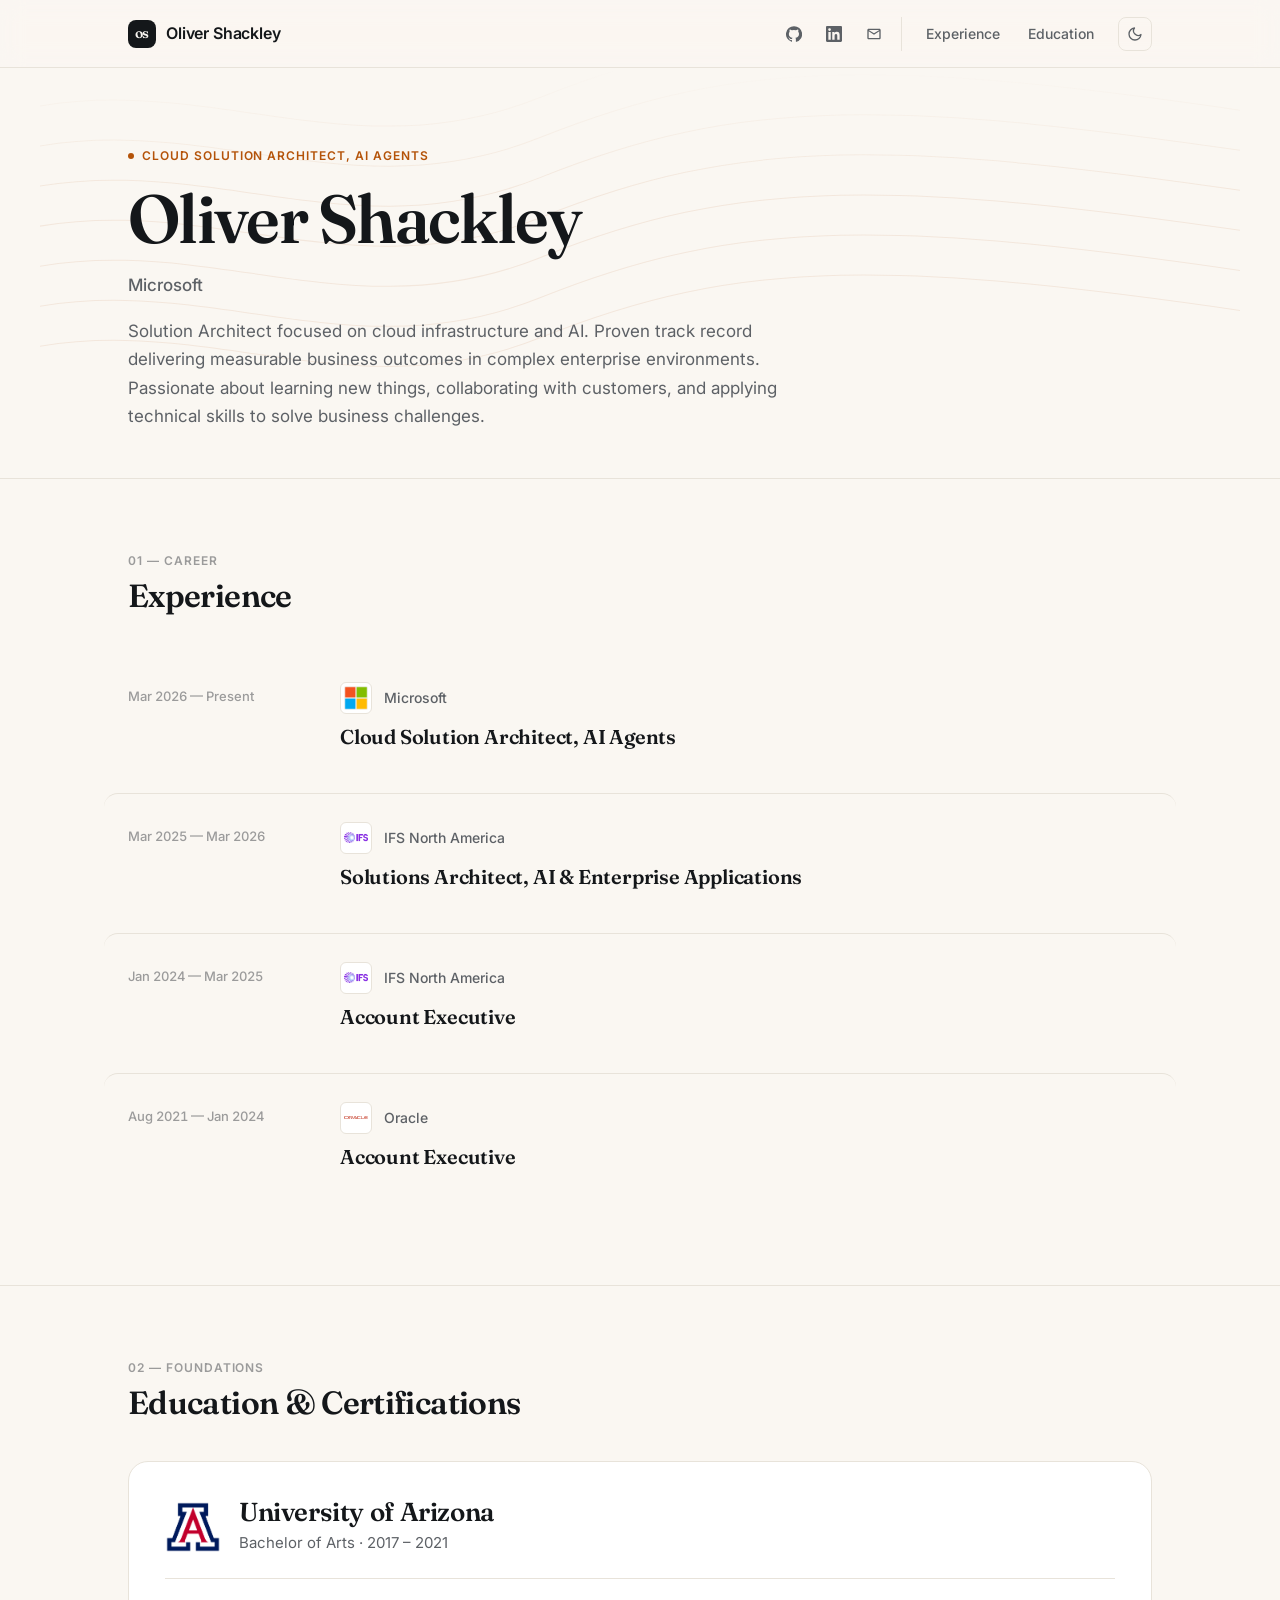
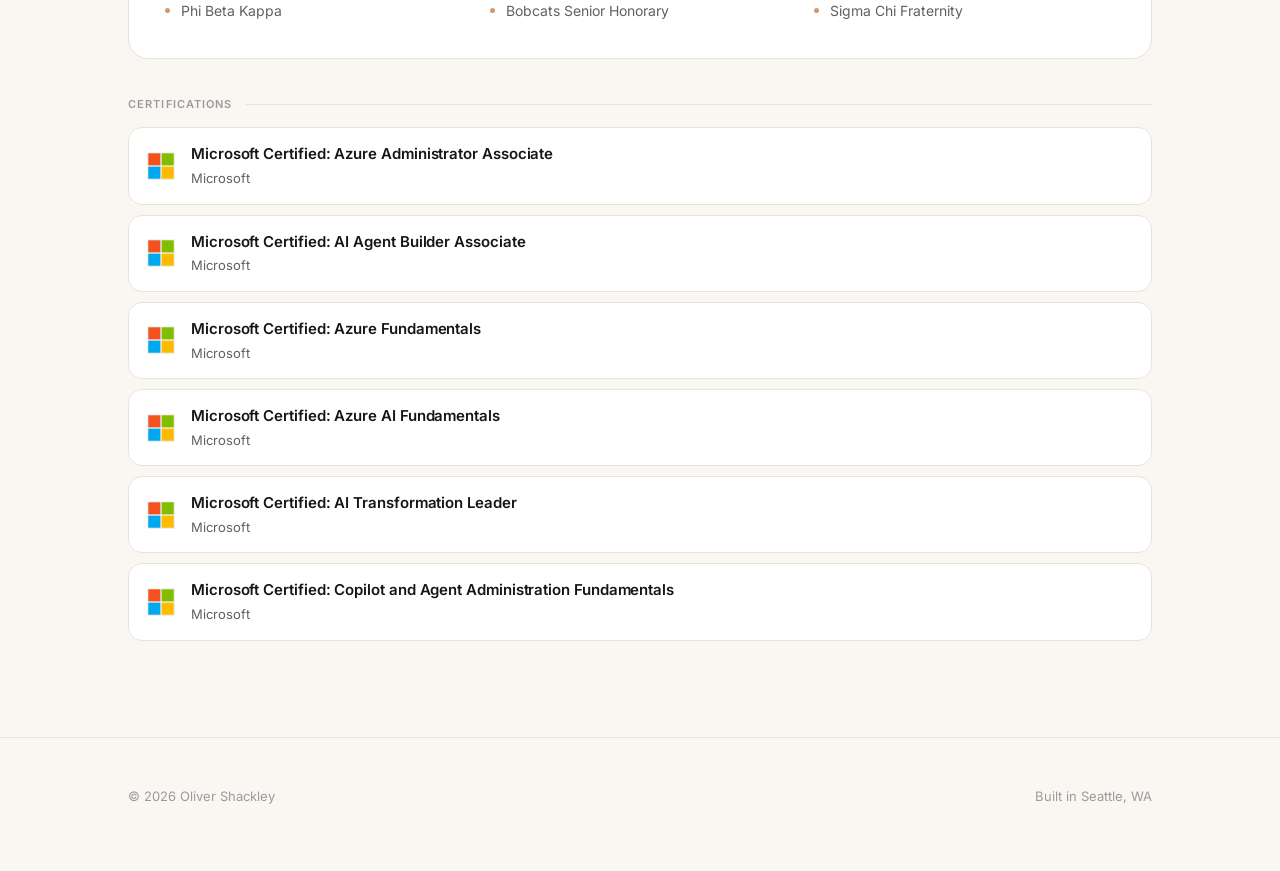
==== commit 78f9d2ce: "Move social links to nav, drop skills section, trim role descriptions Relocate GitHub/LinkedIn/email" ====
--- a/resume.html
+++ b/resume.html
@@ -18,8 +18,18 @@
                 <span>Oliver Shackley</span>
             </a>
             <div class="nav-links">
+                <div class="social-row">
+                    <a href="https://github.com/olivershackley1999" target="_blank" rel="noopener noreferrer" aria-label="GitHub" title="GitHub">
+                        <svg viewBox="0 0 24 24"><path d="M12 .3a12 12 0 0 0-3.8 23.4c.6.1.8-.3.8-.6v-2c-3.3.7-4-1.6-4-1.6-.5-1.4-1.3-1.7-1.3-1.7-1.1-.7.1-.7.1-.7 1.2.1 1.8 1.2 1.8 1.2 1 1.8 2.8 1.3 3.5 1 .1-.8.4-1.3.7-1.6-2.7-.3-5.5-1.3-5.5-6 0-1.3.5-2.4 1.2-3.2-.1-.3-.5-1.5.1-3.2 0 0 1-.3 3.3 1.2a11.5 11.5 0 0 1 6 0c2.3-1.5 3.3-1.2 3.3-1.2.7 1.7.2 2.9.1 3.2.8.8 1.2 1.9 1.2 3.2 0 4.6-2.8 5.7-5.5 6 .4.4.8 1.1.8 2.2v3.3c0 .3.2.7.8.6A12 12 0 0 0 12 .3"/></svg>
+                    </a>
+                    <a href="https://linkedin.com/in/olivershackley" target="_blank" rel="noopener noreferrer" aria-label="LinkedIn" title="LinkedIn">
+                        <svg viewBox="0 0 24 24"><path d="M20.45 20.45h-3.55v-5.57c0-1.33-.03-3.04-1.85-3.04-1.86 0-2.14 1.45-2.14 2.95v5.66H9.36V9h3.41v1.56h.05a3.74 3.74 0 0 1 3.37-1.85c3.6 0 4.27 2.37 4.27 5.45v6.29zM5.34 7.43a2.06 2.06 0 1 1 0-4.12 2.06 2.06 0 0 1 0 4.12zm1.78 13.02H3.56V9h3.56v11.45zM22.22 0H1.77C.79 0 0 .77 0 1.72v20.56C0 23.23.79 24 1.77 24h20.45c.98 0 1.78-.77 1.78-1.72V1.72C24 .77 23.2 0 22.22 0z"/></svg>
+                    </a>
+                    <a href="mailto:oliver_shackley@outlook.com" aria-label="Email" title="Email">
+                        <svg viewBox="0 0 24 24"><path d="M22 6c0-1.1-.9-2-2-2H4c-1.1 0-2 .9-2 2v12c0 1.1.9 2 2 2h16c1.1 0 2-.9 2-2V6zm-2 0l-8 5L4 6h16zm0 12H4V8l8 5 8-5v10z"/></svg>
+                    </a>
+                </div>
                 <a href="#experience" class="nav-link scroll-link">Experience</a>
-                <a href="#skills" class="nav-link scroll-link">Skills</a>
                 <a href="#education" class="nav-link scroll-link">Education</a>
                 <button class="theme-toggle" id="theme-toggle" aria-label="Toggle theme">
                     <svg id="icon-moon" viewBox="0 0 24 24" fill="none" stroke="currentColor" stroke-width="2" stroke-linecap="round" stroke-linejoin="round"><path d="M21 12.79A9 9 0 1 1 11.21 3 7 7 0 0 0 21 12.79z"/></svg>
@@ -39,17 +49,7 @@
                         <div class="eyebrow">Cloud Solution Architect, AI Agents</div>
                         <h1>Oliver Shackley</h1>
                         <p class="role">Microsoft</p>
-                        <div class="social-row">
-                            <a href="https://github.com/olivershackley1999" target="_blank" rel="noopener noreferrer" aria-label="GitHub" title="GitHub">
-                                <svg viewBox="0 0 24 24"><path d="M12 .3a12 12 0 0 0-3.8 23.4c.6.1.8-.3.8-.6v-2c-3.3.7-4-1.6-4-1.6-.5-1.4-1.3-1.7-1.3-1.7-1.1-.7.1-.7.1-.7 1.2.1 1.8 1.2 1.8 1.2 1 1.8 2.8 1.3 3.5 1 .1-.8.4-1.3.7-1.6-2.7-.3-5.5-1.3-5.5-6 0-1.3.5-2.4 1.2-3.2-.1-.3-.5-1.5.1-3.2 0 0 1-.3 3.3 1.2a11.5 11.5 0 0 1 6 0c2.3-1.5 3.3-1.2 3.3-1.2.7 1.7.2 2.9.1 3.2.8.8 1.2 1.9 1.2 3.2 0 4.6-2.8 5.7-5.5 6 .4.4.8 1.1.8 2.2v3.3c0 .3.2.7.8.6A12 12 0 0 0 12 .3"/></svg>
-                            </a>
-                            <a href="https://linkedin.com/in/olivershackley" target="_blank" rel="noopener noreferrer" aria-label="LinkedIn" title="LinkedIn">
-                                <svg viewBox="0 0 24 24"><path d="M20.45 20.45h-3.55v-5.57c0-1.33-.03-3.04-1.85-3.04-1.86 0-2.14 1.45-2.14 2.95v5.66H9.36V9h3.41v1.56h.05a3.74 3.74 0 0 1 3.37-1.85c3.6 0 4.27 2.37 4.27 5.45v6.29zM5.34 7.43a2.06 2.06 0 1 1 0-4.12 2.06 2.06 0 0 1 0 4.12zm1.78 13.02H3.56V9h3.56v11.45zM22.22 0H1.77C.79 0 0 .77 0 1.72v20.56C0 23.23.79 24 1.77 24h20.45c.98 0 1.78-.77 1.78-1.72V1.72C24 .77 23.2 0 22.22 0z"/></svg>
-                            </a>
-                            <a href="mailto:oliver_shackley@outlook.com" aria-label="Email" title="Email">
-                                <svg viewBox="0 0 24 24"><path d="M22 6c0-1.1-.9-2-2-2H4c-1.1 0-2 .9-2 2v12c0 1.1.9 2 2 2h16c1.1 0 2-.9 2-2V6zm-2 0l-8 5L4 6h16zm0 12H4V8l8 5 8-5v10z"/></svg>
-                            </a>
-                        </div>
+                        <p class="bio">Solution Architect focused on cloud infrastructure and AI. Proven track record delivering measurable business outcomes in complex enterprise environments. Passionate about learning new things, collaborating with customers, and applying technical skills to solve business challenges.</p>
                     </div>
                 </div>
             </div>
@@ -73,7 +73,6 @@
                                 <span class="exp-company">Microsoft</span>
                             </div>
                             <h3 class="exp-role">Cloud Solution Architect, AI Agents</h3>
-                            <p class="exp-prose">Partner with large enterprise digital customers to deploy, adopt, and scale Microsoft 365 Copilot, Copilot Studio agents, Copilot Cowork, and Microsoft Scout. Lead pre-deployment readiness assessments that harden the environment before rollout. Advise on Microsoft Graph grounding, retrieval-augmented generation, and responsible AI guardrails. Build custom agents in Copilot Studio with scoped data sources and security boundaries.</p>
                         </div>
                     </article>
 
@@ -85,7 +84,6 @@
                                 <span class="exp-company">IFS North America</span>
                             </div>
                             <h3 class="exp-role">Solutions Architect, AI &amp; Enterprise Applications</h3>
-                            <p class="exp-prose">Architected and demoed AI-driven CRM, ERP, and SCM solutions for enterprise customers across energy, oil &amp; gas, services, and utilities. Led hands-on engagements like workshops and proofs-of-concept to drive customer adoption, and worked closely with product and engineering teams to unblock technical issues and shape roadmap decisions.</p>
                         </div>
                     </article>
 
@@ -97,7 +95,6 @@
                                 <span class="exp-company">IFS North America</span>
                             </div>
                             <h3 class="exp-role">Account Executive</h3>
-                            <p class="exp-prose">Architected and led the enterprise rollout of Microsoft Copilot and ChatGPT to 500+ users across three continents. Delivered $8M+ in software license revenue over two fiscal years, earning back-to-back Champion's Club qualification. Built and delivered AI enablement training for global teams, accelerating adoption across the business.</p>
                         </div>
                     </article>
 
@@ -109,33 +106,8 @@
                                 <span class="exp-company">Oracle</span>
                             </div>
                             <h3 class="exp-role">Account Executive</h3>
-                            <p class="exp-prose">Achieved 146% quota attainment in FY22, ranking #1 among North American inside sales reps. Sustained a 132% renewal rate through quarterly business reviews, technical health checks, and trusted relationships with key stakeholders.</p>
-                        </div>
-                    </article>
-                </div>
-            </div>
-        </section>
-
-        <section class="section fade-in-element" id="skills">
-            <div class="container">
-                <div class="section-header">
-                    <div>
-                        <div class="section-eyebrow">02 — Toolkit</div>
-                        <h2 class="section-title">Skills</h2>
-                    </div>
-                </div>
-
-                <div class="skills-grid skills-grid-solo">
-                    <div class="skill-card">
-                        <div class="skill-chips">
-                            <span class="chip">Azure</span>
-                            <span class="chip">Linux</span>
-                            <span class="chip">Bash</span>
-                            <span class="chip">Microsoft Copilot</span>
-                            <span class="chip">Copilot Studio</span>
-                            <span class="chip">Microsoft Foundry</span>
-                        </div>
-                    </div>
+                        </div>
+                    </article>
                 </div>
             </div>
         </section>
@@ -144,7 +116,7 @@
             <div class="container">
                 <div class="section-header">
                     <div>
-                        <div class="section-eyebrow">03 — Foundations</div>
+                        <div class="section-eyebrow">02 — Foundations</div>
                         <h2 class="section-title">Education &amp; Certifications</h2>
                     </div>
                 </div>
@@ -171,6 +143,20 @@
                             <div class="cert-item">
                                 <img src="assets/images/logos/Microsoft_logo.png" alt="Microsoft">
                                 <div class="cert-item-text">
+                                    <div class="cert-item-name">Microsoft Certified: Azure Administrator Associate</div>
+                                    <div class="cert-item-issuer">Microsoft</div>
+                                </div>
+                            </div>
+                            <div class="cert-item">
+                                <img src="assets/images/logos/Microsoft_logo.png" alt="Microsoft">
+                                <div class="cert-item-text">
+                                    <div class="cert-item-name">Microsoft Certified: AI Agent Builder Associate</div>
+                                    <div class="cert-item-issuer">Microsoft</div>
+                                </div>
+                            </div>
+                            <div class="cert-item">
+                                <img src="assets/images/logos/Microsoft_logo.png" alt="Microsoft">
+                                <div class="cert-item-text">
                                     <div class="cert-item-name">Microsoft Certified: Azure Fundamentals</div>
                                     <div class="cert-item-issuer">Microsoft</div>
                                 </div>
@@ -193,20 +179,6 @@
                                 <img src="assets/images/logos/Microsoft_logo.png" alt="Microsoft">
                                 <div class="cert-item-text">
                                     <div class="cert-item-name">Microsoft Certified: Copilot and Agent Administration Fundamentals</div>
-                                    <div class="cert-item-issuer">Microsoft</div>
-                                </div>
-                            </div>
-                            <div class="cert-item">
-                                <img src="assets/images/logos/Microsoft_logo.png" alt="Microsoft">
-                                <div class="cert-item-text">
-                                    <div class="cert-item-name">Microsoft Certified: AI Agent Builder Associate</div>
-                                    <div class="cert-item-issuer">Microsoft</div>
-                                </div>
-                            </div>
-                            <div class="cert-item">
-                                <img src="assets/images/logos/Microsoft_logo.png" alt="Microsoft">
-                                <div class="cert-item-text">
-                                    <div class="cert-item-name">Microsoft Certified: Azure Administrator Associate</div>
                                     <div class="cert-item-issuer">Microsoft</div>
                                 </div>
                             </div>
--- a/style.css
+++ b/style.css
@@ -113,6 +113,13 @@
     align-items: center;
     gap: 4px;
 }
+.nav-links .social-row {
+    margin-left: 0;
+    margin-right: 8px;
+    padding-right: 10px;
+    border-right: 1px solid var(--border);
+}
+.nav-links .social-row a { width: 34px; height: 34px; }
 .nav-link {
     padding: 8px 12px;
     font-size: 14px;
@@ -185,7 +192,7 @@
    ========================================================================== */
 .hero {
     position: relative;
-    padding: 96px 0 80px;
+    padding: 72px 0 48px;
     overflow: hidden;
 }
 .hero-bg {
@@ -209,7 +216,6 @@
     align-items: start;
 }
 .hero-grid-solo { grid-template-columns: 1fr; }
-.hero-grid-solo .social-row { margin-left: -6px; margin-top: 8px; }
 .hero h1 {
     font-family: var(--font-display);
     font-weight: 600;
@@ -221,14 +227,18 @@
 .hero .role {
     font-size: 17px;
     color: var(--text-muted);
-    margin-bottom: 28px;
+    margin-bottom: 18px;
     font-weight: 500;
 }
 .hero .role strong { color: var(--text); font-weight: 600; }
+.hero .bio {
+    font-size: 17px;
+    color: var(--text-muted);
+    max-width: 60ch;
+}
 .social-row {
     display: flex;
     gap: 6px;
-    margin-left: 6px;
 }
 .social-row a {
     width: 36px; height: 36px;
@@ -328,41 +338,6 @@
     border-radius: 999px;
 }
 
-.skills-grid {
-    display: grid;
-    grid-template-columns: repeat(2, 1fr);
-    gap: 20px;
-}
-.skills-grid-solo { grid-template-columns: 1fr; }
-.skill-card {
-    background: var(--surface);
-    border: 1px solid var(--border);
-    border-radius: var(--radius-md);
-    padding: 28px;
-    transition: border-color 0.15s ease;
-    display: flex;
-    flex-direction: column;
-}
-.skill-card:hover { border-color: var(--border-strong); }
-.skill-chips {
-    display: flex;
-    flex-wrap: wrap;
-    gap: 6px;
-}
-.chip {
-    font-size: 13px;
-    font-weight: 500;
-    padding: 5px 11px;
-    background: var(--surface-2);
-    color: var(--text);
-    border-radius: 999px;
-}
-.chip.in-progress {
-    background: transparent;
-    border: 1px dashed var(--border-strong);
-    color: var(--text-muted);
-}
-
 .edu-stack {
     display: flex;
     flex-direction: column;
@@ -483,8 +458,6 @@
     .hero-grid { grid-template-columns: 1fr; gap: 40px; }
     .experience-item { grid-template-columns: 1fr; gap: 14px; }
     .exp-period { padding-top: 0; }
-    .skills-grid { grid-template-columns: 1fr; }
-    .projects-grid { grid-template-columns: 1fr; }
     .edu-list { grid-template-columns: 1fr; }
     .edu-primary { padding: 24px; }
     .edu-primary-header { gap: 14px; }
